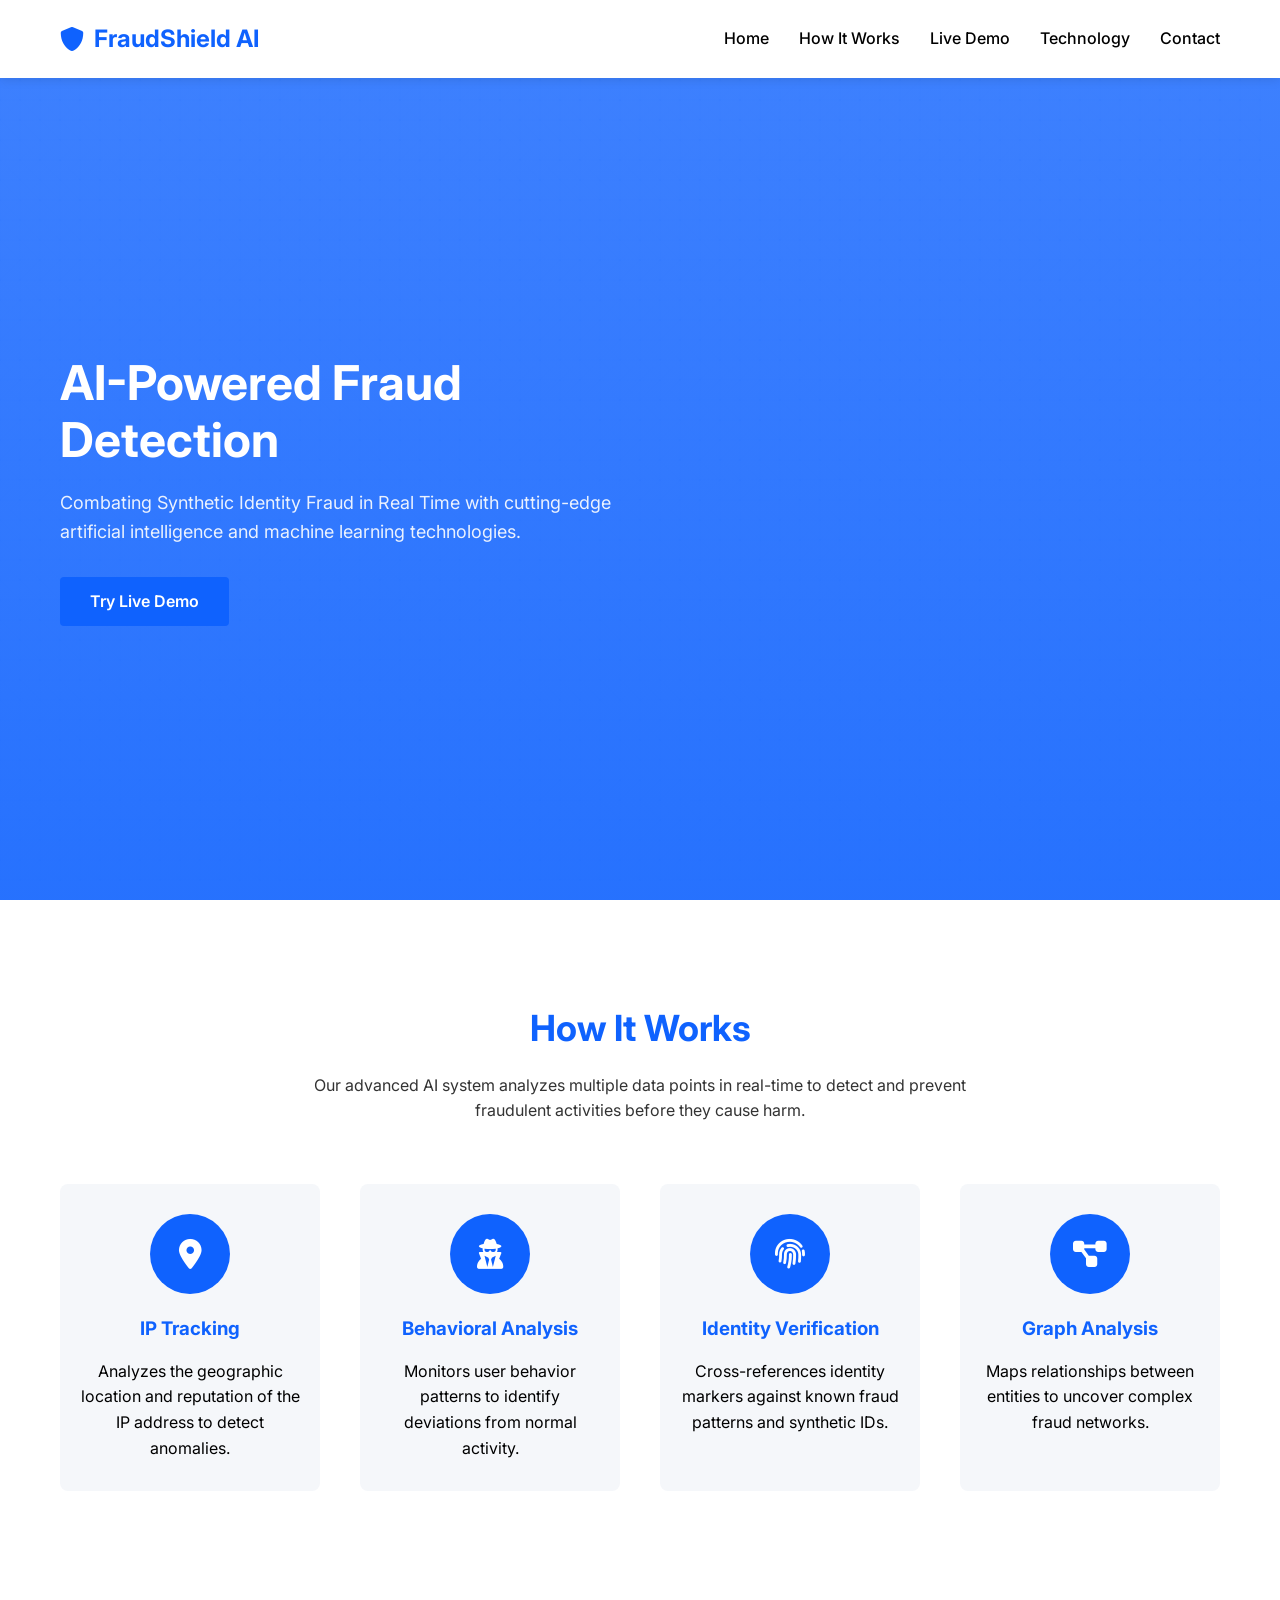
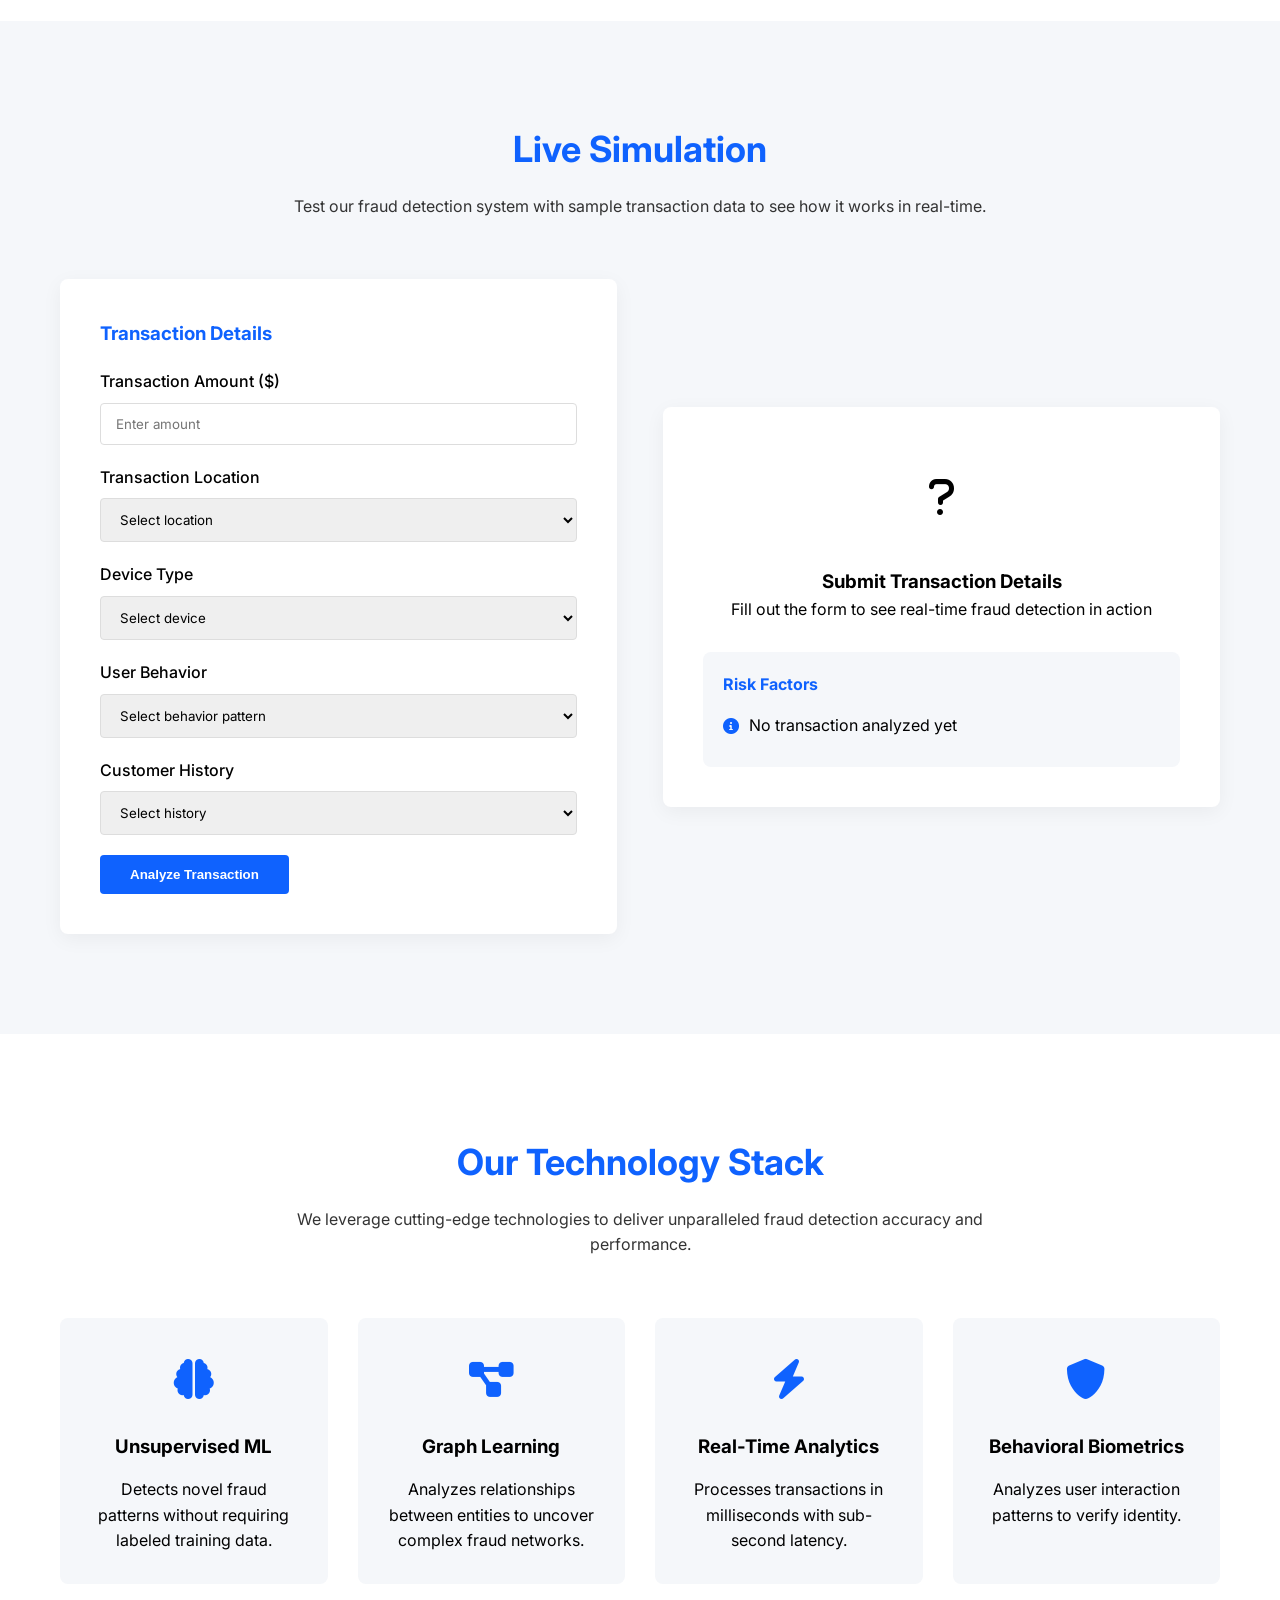
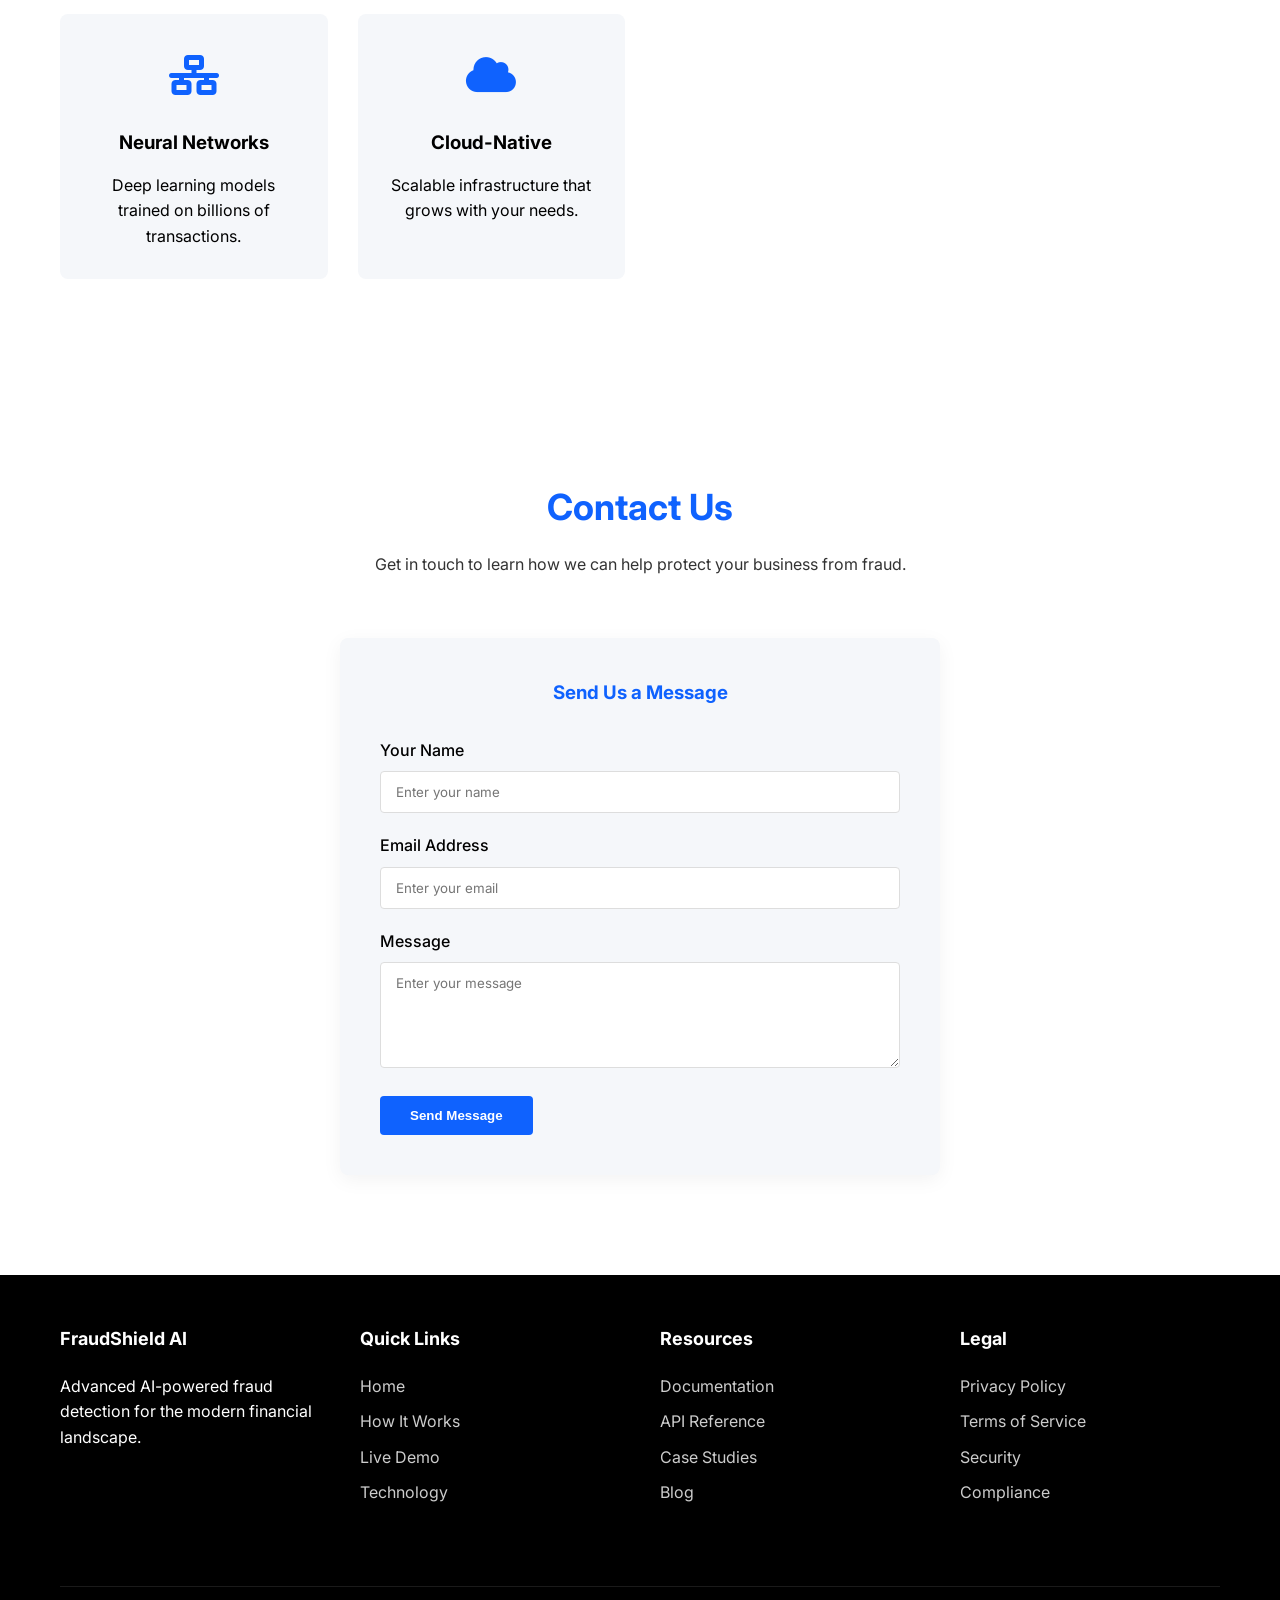
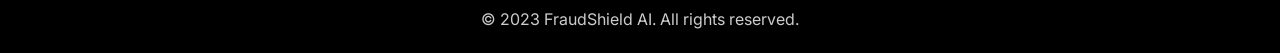
==== index.htm @ 6a306018 "Add files via upload" ====
<!DOCTYPE html>
<html lang="en">
<head>
    <meta charset="UTF-8">
    <meta name="viewport" content="width=device-width, initial-scale=1.0">
    <title>AI-Powered Fraud Detection System</title>
    <link href="https://fonts.googleapis.com/css2?family=Inter:wght@300;400;500;600;700&display=swap" rel="stylesheet">
    <link rel="stylesheet" href="https://cdnjs.cloudflare.com/ajax/libs/font-awesome/6.0.0-beta3/css/all.min.css">
    <link rel="stylesheet" href="styles.css">
</head>
<body>

    <header>
        <div class="container">
            <nav>
                <div class="logo">
                    <i class="fas fa-shield-alt"></i>
                    <span>FraudShield AI</span>
                </div>
                <ul class="nav-links">
                    <li><a href="#home">Home</a></li>
                    <li><a href="#how-it-works">How It Works</a></li>
                    <li><a href="#demo">Live Demo</a></li>
                    <li><a href="#tech">Technology</a></li>
                    <li><a href="#contact">Contact</a></li>
                </ul>
                <div class="mobile-menu">
                    <i class="fas fa-bars"></i>
                </div>
            </nav>
        </div>
    </header>

    <section class="hero" id="home">
        <div class="cyber-grid" id="cyberCanvas"></div>
        <div class="container">
            <div class="hero-content fade-in">
                <h1>AI-Powered Fraud Detection</h1>
                <p>Combating Synthetic Identity Fraud in Real Time with cutting-edge artificial intelligence and machine learning technologies.</p>
                <a href="#demo" class="btn btn-primary">Try Live Demo</a>
            </div>
        </div>
    </section>

  
    <section class="section" id="how-it-works">
        <div class="container">
            <div class="section-title fade-in">
                <h2>How It Works</h2>
                <p>Our advanced AI system analyzes multiple data points in real-time to detect and prevent fraudulent activities before they cause harm.</p>
            </div>
            <div class="steps">
                <div class="step fade-in">
                    <div class="step-icon">
                        <i class="fas fa-map-marker-alt"></i>
                    </div>
                    <h3>IP Tracking</h3>
                    <p>Analyzes the geographic location and reputation of the IP address to detect anomalies.</p>
                </div>
                <div class="step fade-in">
                    <div class="step-icon">
                        <i class="fas fa-user-secret"></i>
                    </div>
                    <h3>Behavioral Analysis</h3>
                    <p>Monitors user behavior patterns to identify deviations from normal activity.</p>
                </div>
                <div class="step fade-in">
                    <div class="step-icon">
                        <i class="fas fa-fingerprint"></i>
                    </div>
                    <h3>Identity Verification</h3>
                    <p>Cross-references identity markers against known fraud patterns and synthetic IDs.</p>
                </div>
                <div class="step fade-in">
                    <div class="step-icon">
                        <i class="fas fa-project-diagram"></i>
                    </div>
                    <h3>Graph Analysis</h3>
                    <p>Maps relationships between entities to uncover complex fraud networks.</p>
                </div>
            </div>
        </div>
    </section>

    
    <section class="section demo" id="demo">
        <div class="container">
            <div class="section-title fade-in">
                <h2>Live Simulation</h2>
                <p>Test our fraud detection system with sample transaction data to see how it works in real-time.</p>
            </div>
            <div class="demo-container">
                <div class="demo-form fade-in">
                    <h3>Transaction Details</h3>
                    <form id="fraudForm">
                        <div class="form-group">
                            <label for="amount">Transaction Amount ($)</label>
                            <input type="number" id="amount" class="form-control" placeholder="Enter amount" min="1" required>
                        </div>
                        <div class="form-group">
                            <label for="location">Transaction Location</label>
                            <select id="location" class="form-control" required>
                                <option value="">Select location</option>
                                <option value="local">Same as billing address</option>
                                <option value="same-country">Same country</option>
                                <option value="foreign">Foreign country</option>
                                <option value="high-risk">High-risk country</option>
                            </select>
                        </div>
                        <div class="form-group">
                            <label for="device">Device Type</label>
                            <select id="device" class="form-control" required>
                                <option value="">Select device</option>
                                <option value="known">Known device</option>
                                <option value="new">New device</option>
                                <option value="emulator">Emulator/VPN detected</option>
                            </select>
                        </div>
                        <div class="form-group">
                            <label for="behavior">User Behavior</label>
                            <select id="behavior" class="form-control" required>
                                <option value="">Select behavior pattern</option>
                                <option value="normal">Normal behavior</option>
                                <option value="rushed">Rushed transaction</option>
                                <option value="atypical">Atypical behavior</option>
                            </select>
                        </div>
                        <div class="form-group">
                            <label for="history">Customer History</label>
                            <select id="history" class="form-control" required>
                                <option value="">Select history</option>
                                <option value="established">Established customer</option>
                                <option value="new">New customer</option>
                                <option value="suspicious">Previous suspicious activity</option>
                            </select>
                        </div>
                        <button type="submit" class="btn btn-primary">Analyze Transaction</button>
                    </form>
                </div>
                <div class="demo-result fade-in">
                    <div class="result-status">
                        <div class="status-icon" id="statusIcon">
                            <i class="fas fa-question"></i>
                        </div>
                        <h3 id="statusText">Submit Transaction Details</h3>
                        <p id="statusDescription">Fill out the form to see real-time fraud detection in action</p>
                    </div>
                    <div class="result-details">
                        <h4>Risk Factors</h4>
                        <ul class="risk-factors" id="riskFactors">
                            <li><i class="fas fa-info-circle"></i> No transaction analyzed yet</li>
                        </ul>
                    </div>
                </div>
            </div>
        </div>
    </section>


    <section class="section" id="tech">
        <div class="container">
            <div class="section-title fade-in">
                <h2>Our Technology Stack</h2>
                <p>We leverage cutting-edge technologies to deliver unparalleled fraud detection accuracy and performance.</p>
            </div>
            <div class="tech-grid">
                <div class="tech-card fade-in">
                    <div class="tech-icon">
                        <i class="fas fa-brain"></i>
                    </div>
                    <h3>Unsupervised ML</h3>
                    <p>Detects novel fraud patterns without requiring labeled training data.</p>
                </div>
                <div class="tech-card fade-in">
                    <div class="tech-icon">
                        <i class="fas fa-project-diagram"></i>
                    </div>
                    <h3>Graph Learning</h3>
                    <p>Analyzes relationships between entities to uncover complex fraud networks.</p>
                </div>
                <div class="tech-card fade-in">
                    <div class="tech-icon">
                        <i class="fas fa-bolt"></i>
                    </div>
                    <h3>Real-Time Analytics</h3>
                    <p>Processes transactions in milliseconds with sub-second latency.</p>
                </div>
                <div class="tech-card fade-in">
                    <div class="tech-icon">
                        <i class="fas fa-shield-alt"></i>
                    </div>
                    <h3>Behavioral Biometrics</h3>
                    <p>Analyzes user interaction patterns to verify identity.</p>
                </div>
                <div class="tech-card fade-in">
                    <div class="tech-icon">
                        <i class="fas fa-network-wired"></i>
                    </div>
                    <h3>Neural Networks</h3>
                    <p>Deep learning models trained on billions of transactions.</p>
                </div>
                <div class="tech-card fade-in">
                    <div class="tech-icon">
                        <i class="fas fa-cloud"></i>
                    </div>
                    <h3>Cloud-Native</h3>
                    <p>Scalable infrastructure that grows with your needs.</p>
                </div>
            </div>
        </div>
    </section>


    <section class="section" id="contact">
        <div class="container">
            <div class="section-title fade-in">
                <h2>Contact Us</h2>
                <p>Get in touch to learn how we can help protect your business from fraud.</p>
            </div>
            <div class="contact-form fade-in">
                <h3>Send Us a Message</h3>
                <form id="contactForm">
                    <div class="form-group">
                        <label for="name">Your Name</label>
                        <input type="text" id="name" class="form-control" placeholder="Enter your name" required>
                    </div>
                    <div class="form-group">
                        <label for="email">Email Address</label>
                        <input type="email" id="email" class="form-control" placeholder="Enter your email" required>
                    </div>
                    <div class="form-group">
                        <label for="message">Message</label>
                        <textarea id="message" class="form-control" rows="5" placeholder="Enter your message" required></textarea>
                    </div>
                    <button type="submit" class="btn btn-primary">Send Message</button>
                </form>
            </div>
        </div>
    </section>


    <footer>
        <div class="container">
            <div class="footer-content">
                <div class="footer-col">
                    <h3>FraudShield AI</h3>
                    <p>Advanced AI-powered fraud detection for the modern financial landscape.</p>
                </div>
                <div class="footer-col">
                    <h3>Quick Links</h3>
                    <ul>
                        <li><a href="#home">Home</a></li>
                        <li><a href="#how-it-works">How It Works</a></li>
                        <li><a href="#demo">Live Demo</a></li>
                        <li><a href="#tech">Technology</a></li>
                    </ul>
                </div>
                <div class="footer-col">
                    <h3>Resources</h3>
                    <ul>
                        <li><a href="#">Documentation</a></li>
                        <li><a href="#">API Reference</a></li>
                        <li><a href="#">Case Studies</a></li>
                        <li><a href="#">Blog</a></li>
                    </ul>
                </div>
                <div class="footer-col">
                    <h3>Legal</h3>
                    <ul>
                        <li><a href="#">Privacy Policy</a></li>
                        <li><a href="#">Terms of Service</a></li>
                        <li><a href="#">Security</a></li>
                        <li><a href="#">Compliance</a></li>
                    </ul>
                </div>
            </div>
            <div class="copyright">
                <p>&copy; 2023 FraudShield AI. All rights reserved.</p>
            </div>
        </div>
    </footer>

    <script src="app.js"></script>
</body>
</html>
---- styles.css ----
:root {
    --primary: #0F62FE;
    --primary-dark: #0043ce;
    --black: #000000;
    --white: #ffffff;
    --gray: #f5f7fa;
    --dark-gray: #333333;
}

* {
    margin: 0;
    padding: 0;
    box-sizing: border-box;
}

body {
    font-family: 'Inter', sans-serif;
    color: var(--black);
    line-height: 1.6;
    overflow-x: hidden;
    background-color: var(--white);
}

.container {
    width: 100%;
    max-width: 1200px;
    margin: 0 auto;
    padding: 0 20px;
}


header {
    background-color: var(--white);
    box-shadow: 0 2px 10px rgba(0, 0, 0, 0.1);
    position: fixed;
    width: 100%;
    z-index: 1000;
}

nav {
    display: flex;
    justify-content: space-between;
    align-items: center;
    padding: 20px 0;
}

.logo {
    font-size: 24px;
    font-weight: 700;
    color: var(--primary);
    display: flex;
    align-items: center;
}

.logo i {
    margin-right: 10px;
}

.nav-links {
    display: flex;
    list-style: none;
}

.nav-links li {
    margin-left: 30px;
}

.nav-links a {
    text-decoration: none;
    color: var(--black);
    font-weight: 500;
    transition: color 0.3s;
}

.nav-links a:hover {
    color: var(--primary);
}

.mobile-menu {
    display: none;
    font-size: 24px;
    cursor: pointer;
}

/* Hero Section */
.hero {
    height: 100vh;
    display: flex;
    align-items: center;
    background: linear-gradient(rgba(15, 98, 254, 0.8), rgba(15, 98, 254, 0.9)), url('https://images.unsplash.com/photo-1551288049-bebda4e38f71?ixlib=rb-1.2.1&auto=format&fit=crop&w=1350&q=80') no-repeat center center/cover;
    color: var(--white);
    padding-top: 80px;
}

.hero-content {
    max-width: 600px;
}

.hero h1 {
    font-size: 48px;
    margin-bottom: 20px;
    line-height: 1.2;
}

.hero p {
    font-size: 18px;
    margin-bottom: 30px;
    opacity: 0.9;
}

.btn {
    display: inline-block;
    background-color: var(--white);
    color: var(--primary);
    padding: 12px 30px;
    border-radius: 4px;
    text-decoration: none;
    font-weight: 600;
    transition: all 0.3s;
    border: none;
    cursor: pointer;
}

.btn:hover {
    background-color: var(--primary-dark);
    color: var(--white);
    transform: translateY(-2px);
}

.btn-primary {
    background-color: var(--primary);
    color: var(--white);
}

.btn-primary:hover {
    background-color: var(--primary-dark);
}

/* How It Works Section */
.section {
    padding: 100px 0;
}

.section-title {
    text-align: center;
    margin-bottom: 60px;
}

.section-title h2 {
    font-size: 36px;
    color: var(--primary);
    margin-bottom: 15px;
}

.section-title p {
    color: var(--dark-gray);
    max-width: 700px;
    margin: 0 auto;
}

.steps {
    display: flex;
    flex-wrap: wrap;
    justify-content: space-between;
    margin-top: 50px;
}

.step {
    flex: 0 0 calc(25% - 30px);
    text-align: center;
    margin-bottom: 30px;
    padding: 30px 20px;
    border-radius: 8px;
    transition: transform 0.3s, box-shadow 0.3s;
    background-color: var(--gray);
}

.step:hover {
    transform: translateY(-10px);
    box-shadow: 0 10px 30px rgba(0, 0, 0, 0.1);
}

.step-icon {
    width: 80px;
    height: 80px;
    background-color: var(--primary);
    border-radius: 50%;
    display: flex;
    align-items: center;
    justify-content: center;
    margin: 0 auto 20px;
    color: var(--white);
    font-size: 30px;
}

.step h3 {
    margin-bottom: 15px;
    color: var(--primary);
}


.demo {
    background-color: var(--gray);
}

.demo-container {
    display: flex;
    flex-wrap: wrap;
    align-items: center;
    justify-content: space-between;
}

.demo-form {
    flex: 0 0 48%;
    background-color: var(--white);
    padding: 40px;
    border-radius: 8px;
    box-shadow: 0 5px 20px rgba(0, 0, 0, 0.05);
}

.demo-form h3 {
    margin-bottom: 20px;
    color: var(--primary);
}

.form-group {
    margin-bottom: 20px;
}

.form-group label {
    display: block;
    margin-bottom: 8px;
    font-weight: 500;
}

.form-control {
    width: 100%;
    padding: 12px 15px;
    border: 1px solid #ddd;
    border-radius: 4px;
    font-family: 'Inter', sans-serif;
}

.demo-result {
            flex: 0 0 48%;
            padding: 40px;
            background-color: var(--white);
            border-radius: 8px;
            box-shadow: 0 5px 20px rgba(0, 0, 0, 0.05);
            min-height: 400px;
            display: flex;
            flex-direction: column;
            justify-content: center;
        }

        .result-status {
            text-align: center;
            margin-bottom: 30px;
        }

        .status-icon {
            width: 100px;
            height: 100px;
            border-radius: 50%;
            display: flex;
            align-items: center;
            justify-content: center;
            margin: 0 auto 20px;
            font-size: 40px;
        }

        .safe {
            background-color: #4CAF50;
            color: white;
        }

        .suspicious {
            background-color: #FFC107;
            color: white;
        }

        .fraud {
            background-color: #F44336;
            color: white;
        }

        .result-details {
            background-color: var(--gray);
            padding: 20px;
            border-radius: 8px;
        }

        .result-details h4 {
            margin-bottom: 15px;
            color: var(--primary);
        }

        .risk-factors {
            list-style: none;
        }

        .risk-factors li {
            margin-bottom: 8px;
            display: flex;
            align-items: center;
        }

        .risk-factors i {
            margin-right: 10px;
            color: var(--primary);
        }

        .tech-grid {
            display: grid;
            grid-template-columns: repeat(auto-fill, minmax(250px, 1fr));
            gap: 30px;
            margin-top: 50px;
        }

        .tech-card {
            background-color: var(--gray);
            padding: 30px;
            border-radius: 8px;
            text-align: center;
            transition: transform 0.3s;
        }

        .tech-card:hover {
            transform: translateY(-10px);
        }

        .tech-icon {
            font-size: 40px;
            color: var(--primary);
            margin-bottom: 20px;
        }

        .tech-card h3 {
            margin-bottom: 15px;
        }


        
        .contact-form {
            max-width: 600px;
            margin: 0 auto;
            background-color: var(--gray);
            padding: 40px;
            border-radius: 8px;
            box-shadow: 0 5px 20px rgba(0, 0, 0, 0.05);
        }

        .contact-form h3 {
            text-align: center;
            margin-bottom: 30px;
            color: var(--primary);
        }

        /* Footer */
        footer {
            background-color: var(--black);
            color: var(--white);
            padding: 50px 0 20px;
        }

        .footer-content {
            display: flex;
            flex-wrap: wrap;
            justify-content: space-between;
            margin-bottom: 40px;
        }

        .footer-col {
            flex: 0 0 calc(25% - 30px);
            margin-bottom: 30px;
        }

        .footer-col h3 {
            color: var(--white);
            margin-bottom: 20px;
            font-size: 18px;
        }

        .footer-col ul {
            list-style: none;
        }

        .footer-col ul li {
            margin-bottom: 10px;
        }

        .footer-col ul li a {
            color: #ccc;
            text-decoration: none;
            transition: color 0.3s;
        }

        .footer-col ul li a:hover {
            color: var(--white);
        }

        .copyright {
            text-align: center;
            padding-top: 20px;
            border-top: 1px solid rgba(255, 255, 255, 0.1);
            color: #ccc;
        }


        @media (max-width: 992px) {
            .step {
                flex: 0 0 calc(50% - 20px);
            }

            .demo-form, .demo-result {
                flex: 0 0 100%;
                margin-bottom: 30px;
            }

            .footer-col {
                flex: 0 0 calc(50% - 20px);
            }
        }

        @media (max-width: 768px) {
            .nav-links {
                display: none;
            }

            .mobile-menu {
                display: block;
            }

            .hero h1 {
                font-size: 36px;
            }

            .hero p {
                font-size: 16px;
            }

            .section-title h2 {
                font-size: 30px;
            }

            .step {
                flex: 0 0 100%;
            }
        }

        @media (max-width: 576px) {
            .hero h1 {
                font-size: 32px;
            }

            .section {
                padding: 60px 0;
            }

            .footer-col {
                flex: 0 0 100%;
            }
        }

        
        .fade-in {
            opacity: 0;
            transform: translateY(20px);
            transition: opacity 0.6s ease-out, transform 0.6s ease-out;
        }

        .fade-in.visible {
            opacity: 1;
            transform: translateY(0);
        }

       
        .cyber-grid {
            position: absolute;
            top: 0;
            left: 0;
            width: 100%;
            height: 100%;
            z-index: -1;
            opacity: 0.1;
        }
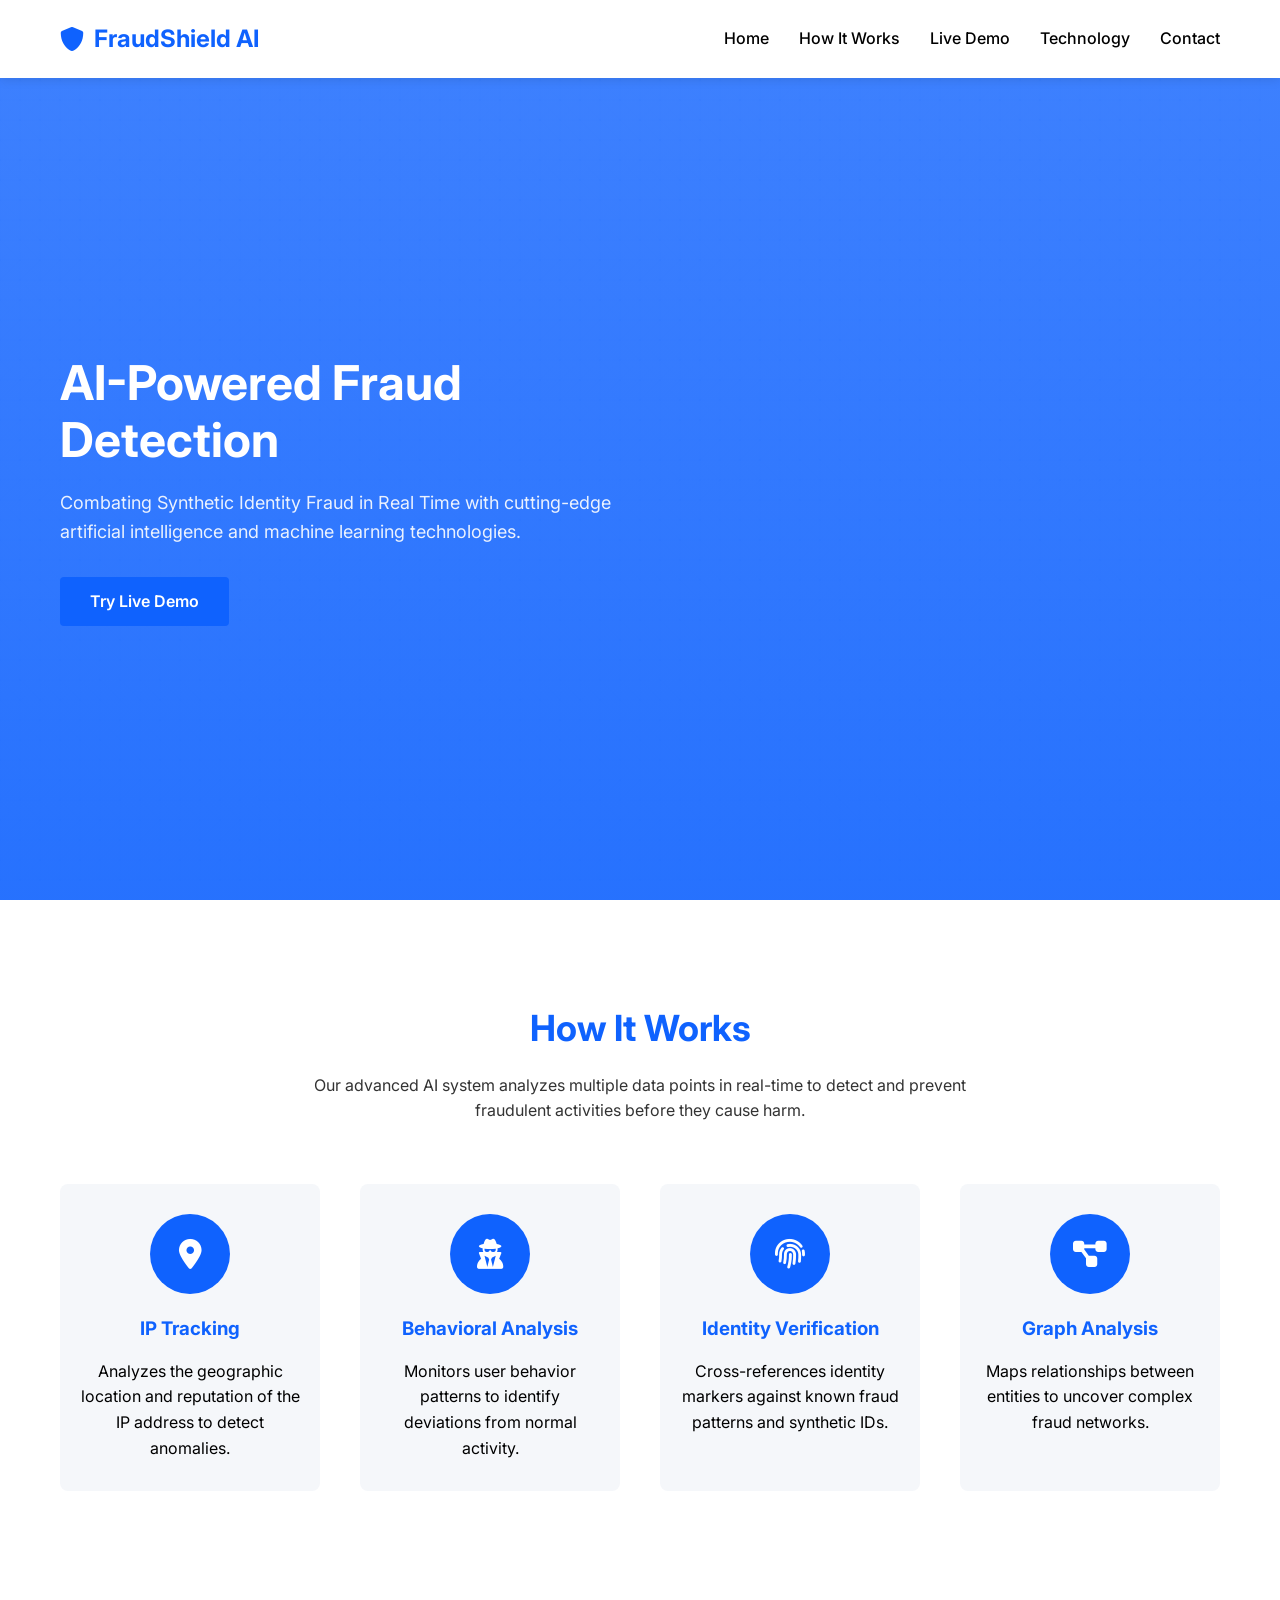
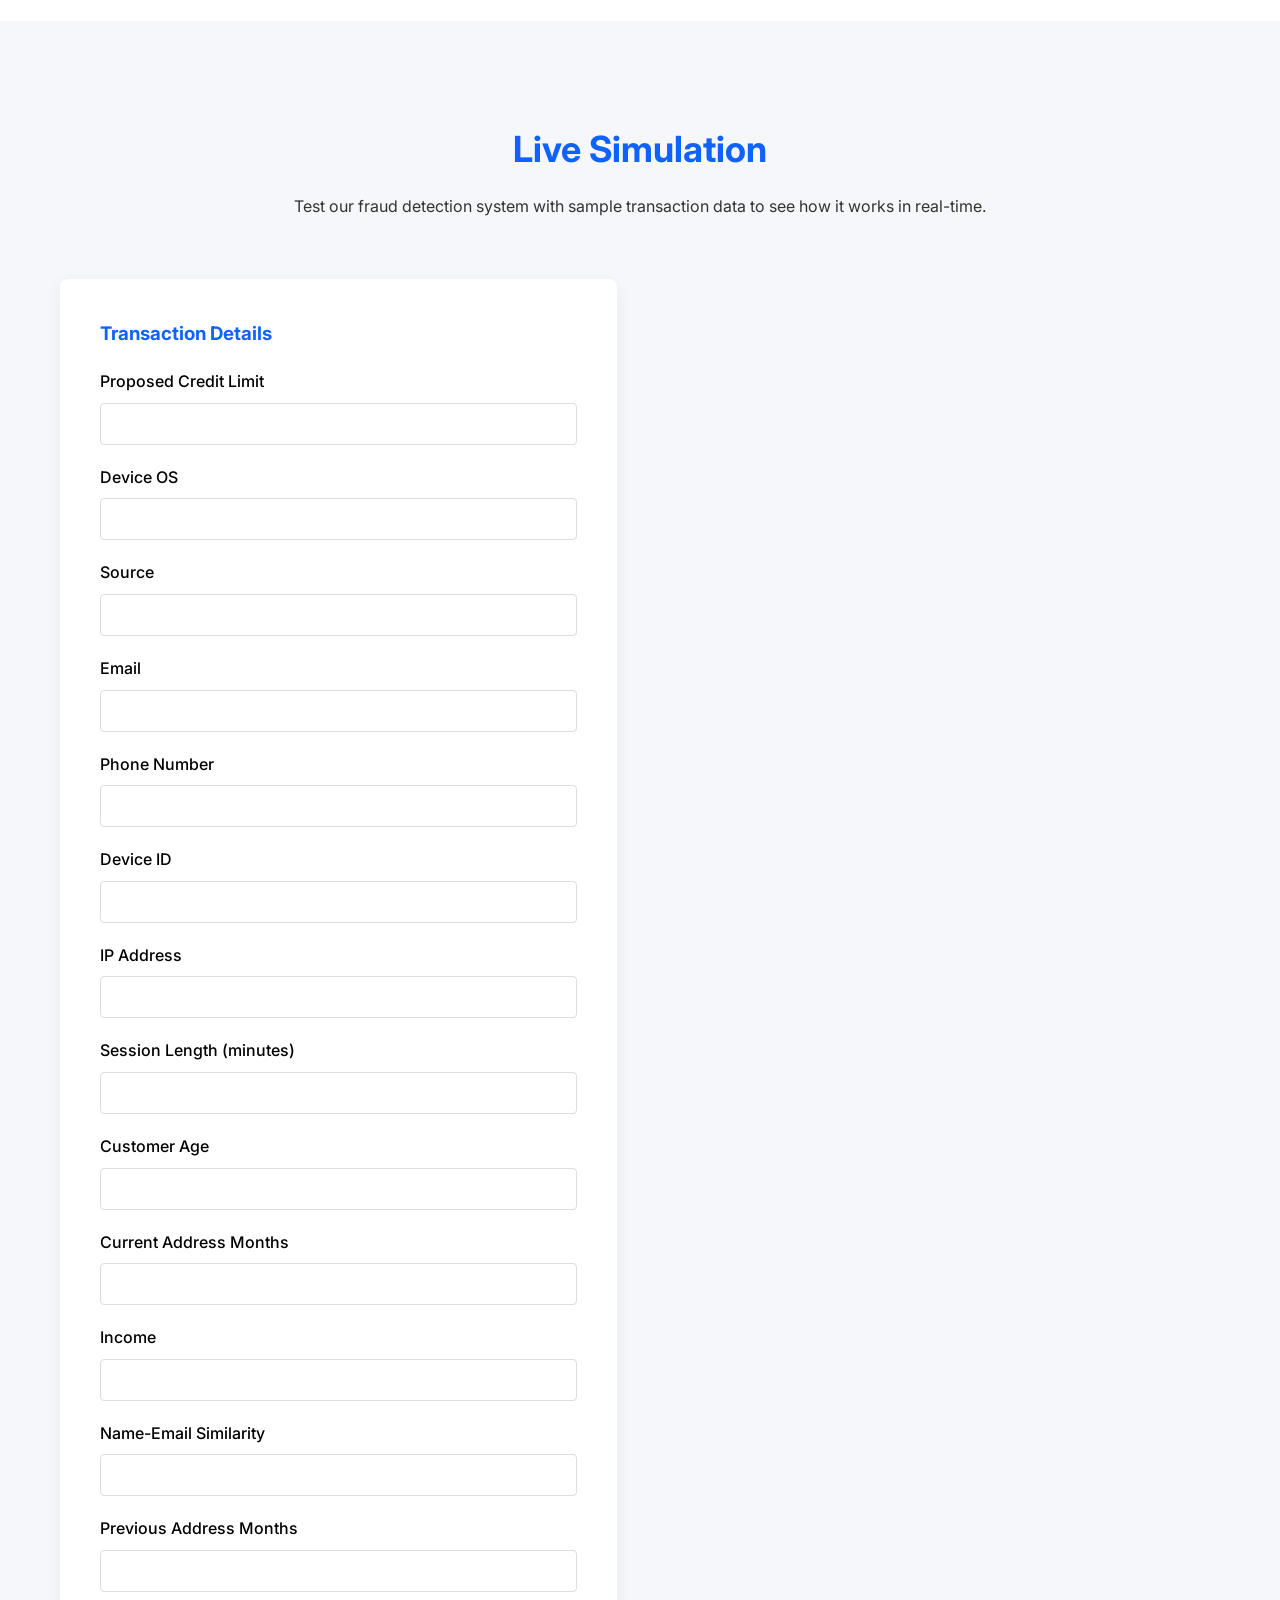
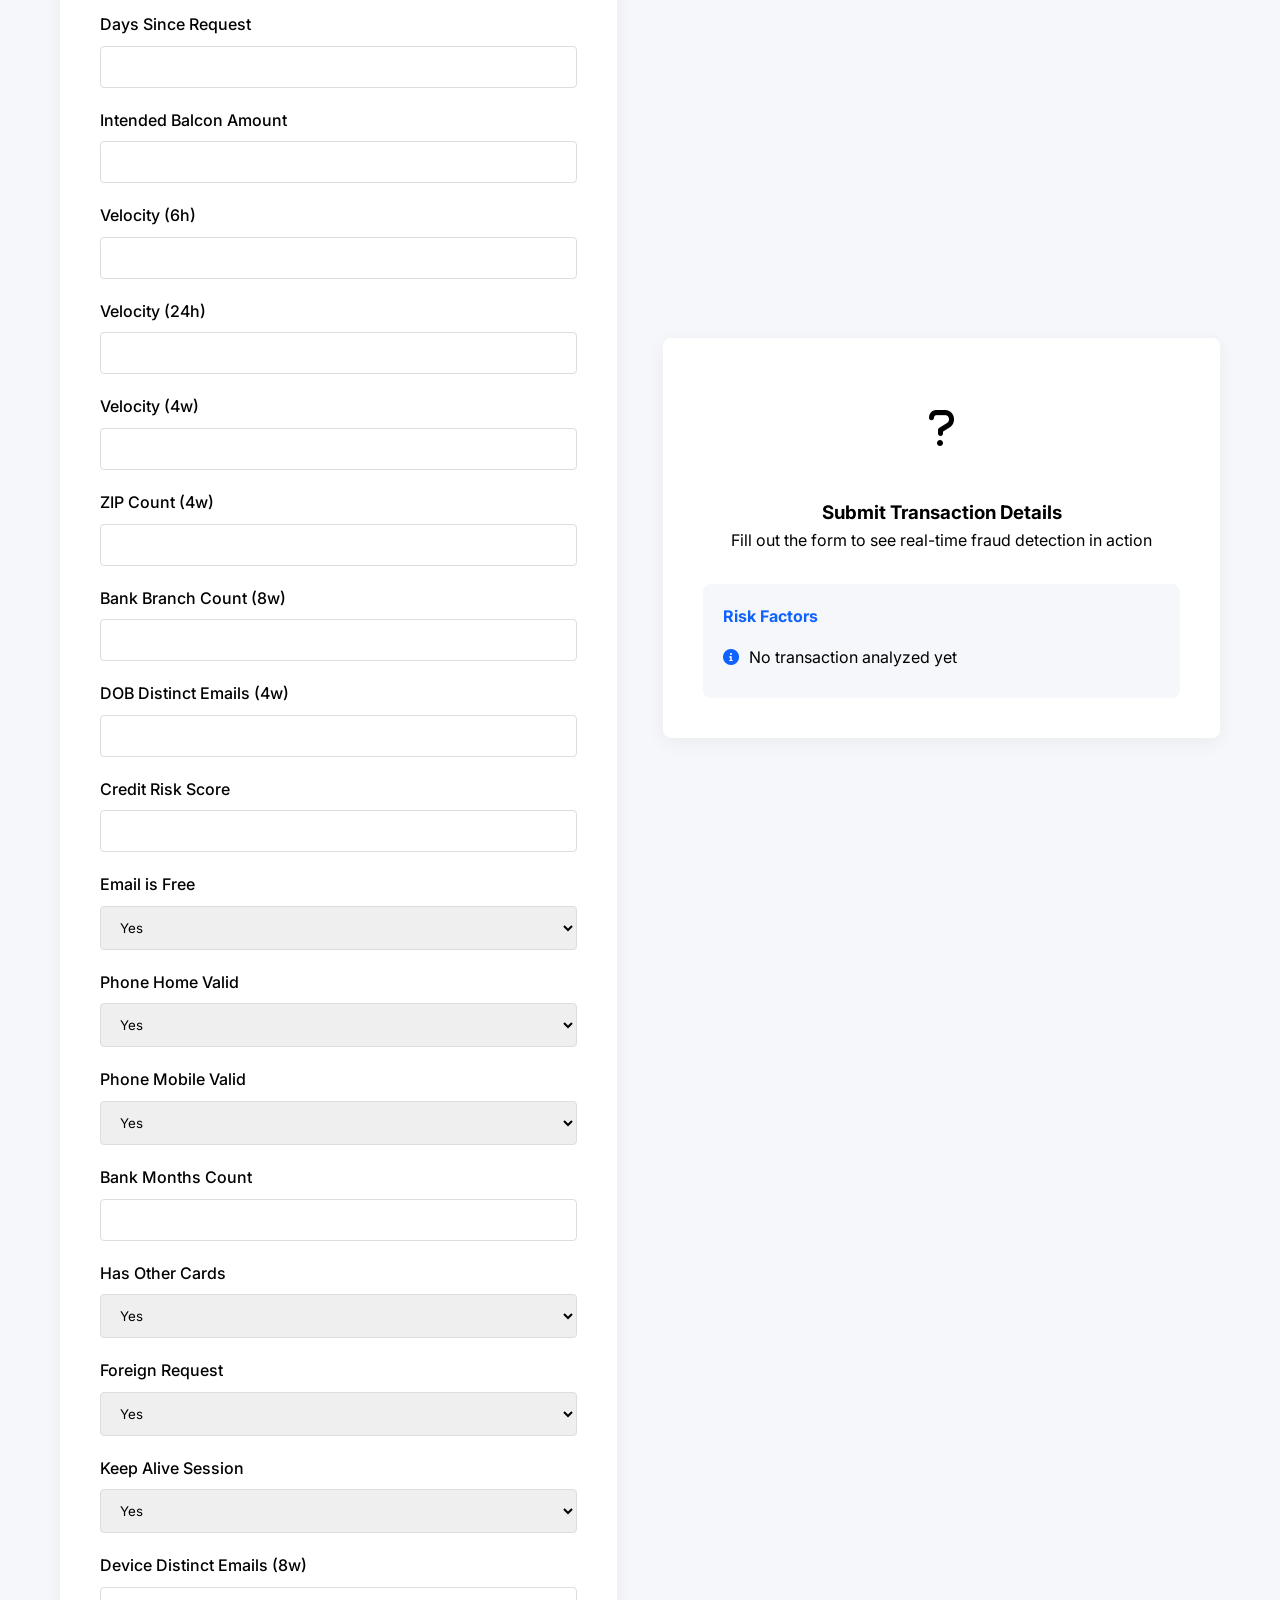
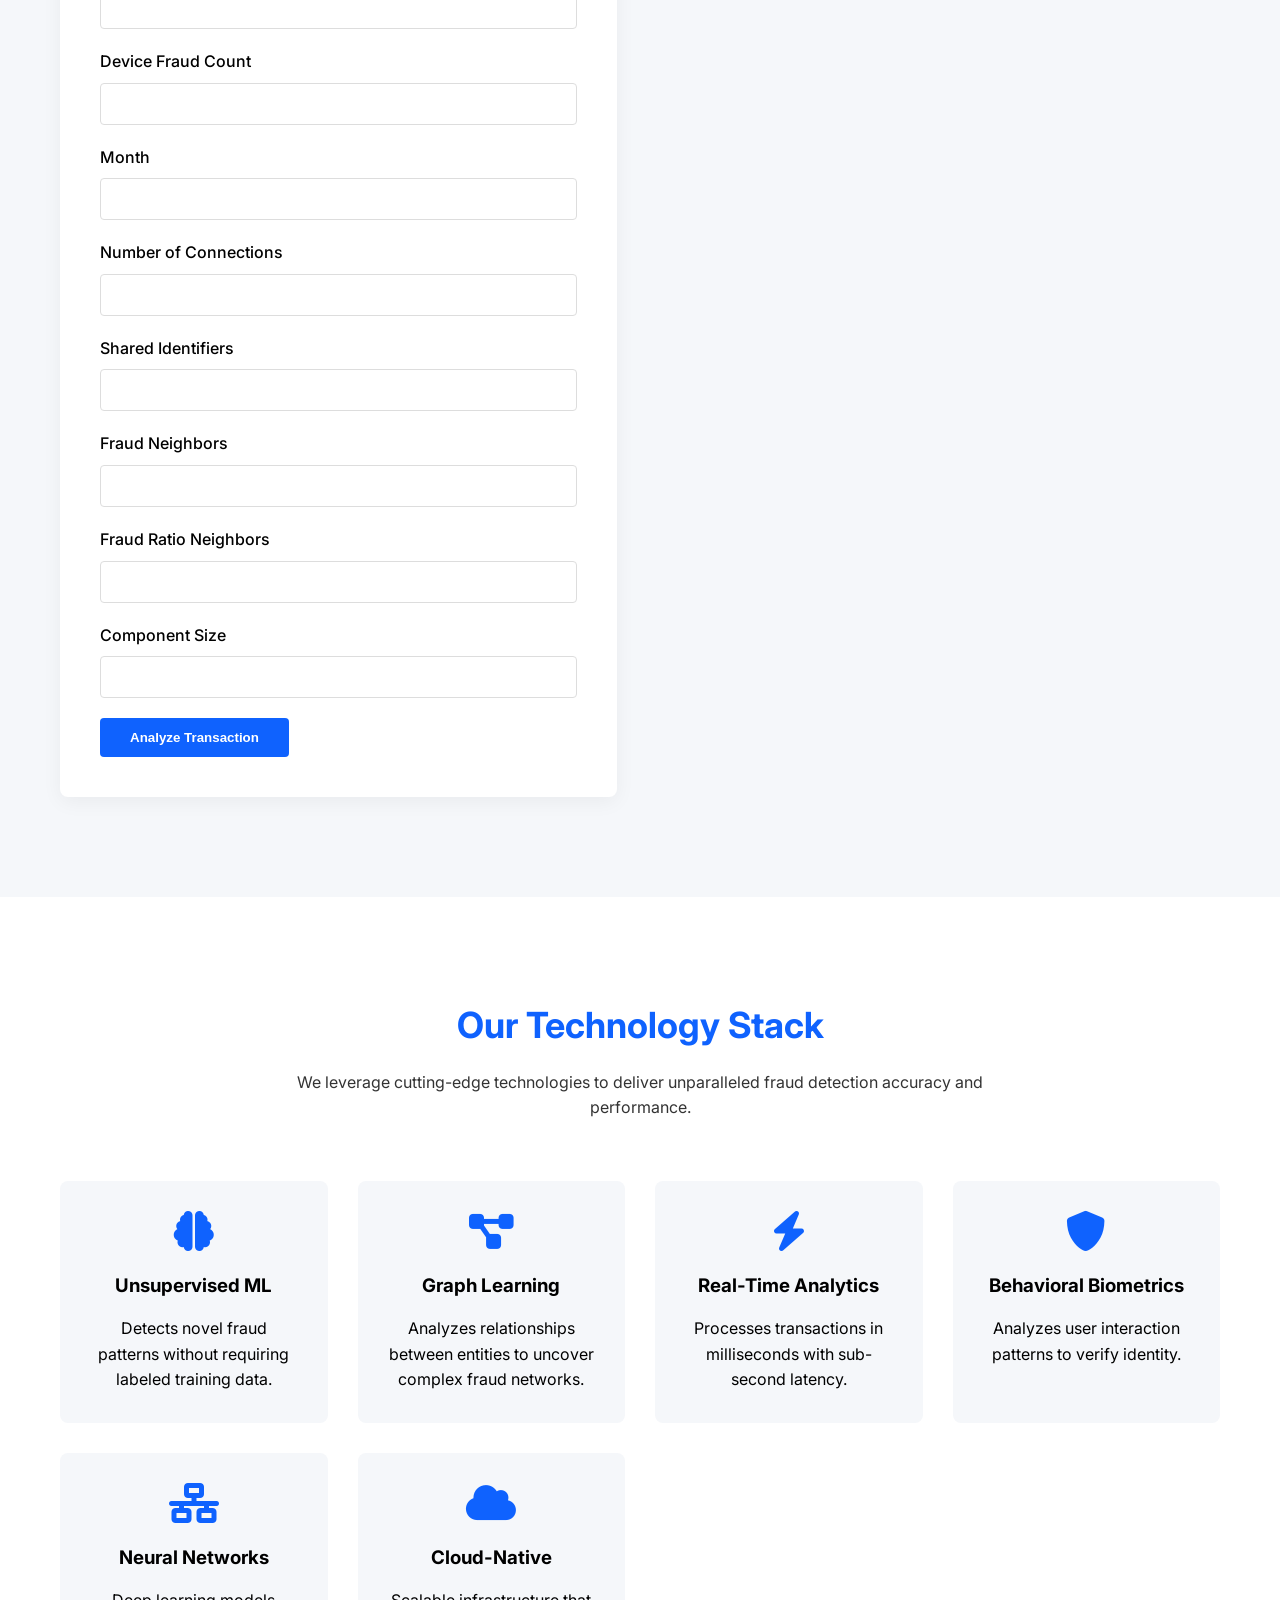
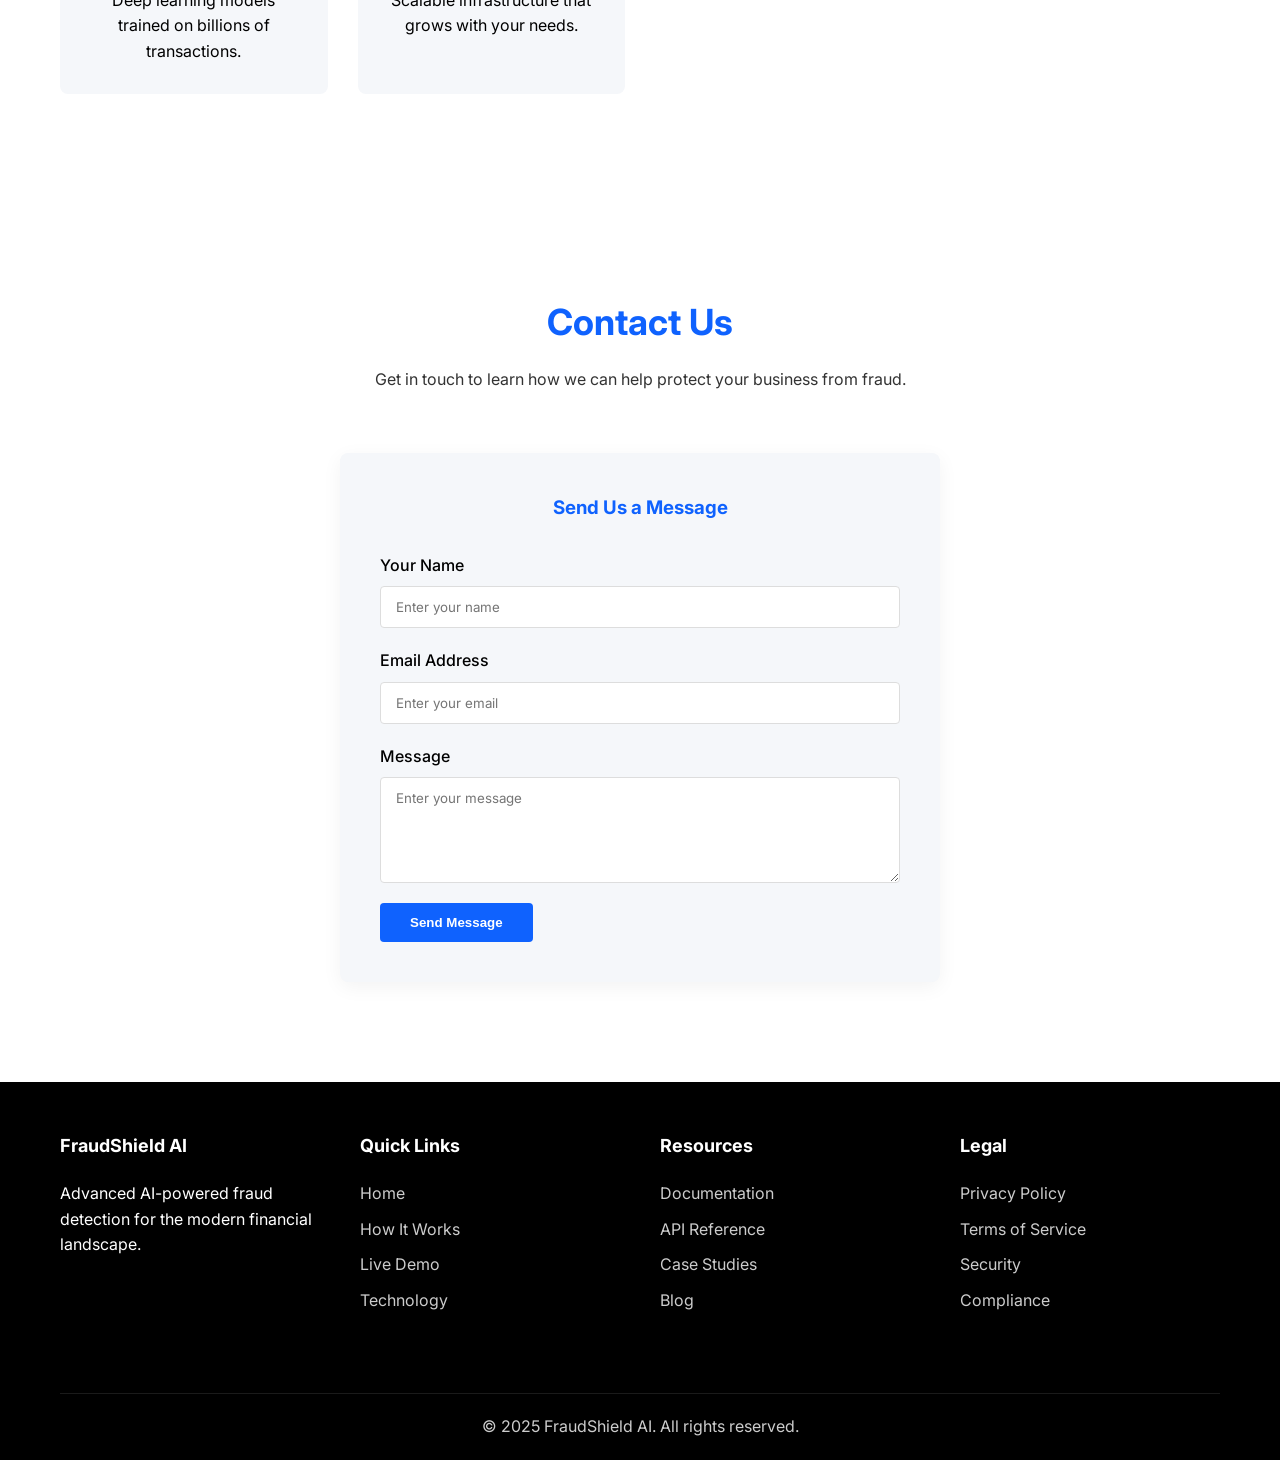
==== commit e3711c7b: "Update index.htm" ====
--- a/index.htm
+++ b/index.htm
@@ -1,4 +1,4 @@
-<!DOCTYPE html>
+<html>
 <html lang="en">
 <head>
     <meta charset="UTF-8">
@@ -92,48 +92,47 @@
             <div class="demo-container">
                 <div class="demo-form fade-in">
                     <h3>Transaction Details</h3>
-                    <form id="fraudForm">
-                        <div class="form-group">
-                            <label for="amount">Transaction Amount ($)</label>
-                            <input type="number" id="amount" class="form-control" placeholder="Enter amount" min="1" required>
-                        </div>
-                        <div class="form-group">
-                            <label for="location">Transaction Location</label>
-                            <select id="location" class="form-control" required>
-                                <option value="">Select location</option>
-                                <option value="local">Same as billing address</option>
-                                <option value="same-country">Same country</option>
-                                <option value="foreign">Foreign country</option>
-                                <option value="high-risk">High-risk country</option>
-                            </select>
-                        </div>
-                        <div class="form-group">
-                            <label for="device">Device Type</label>
-                            <select id="device" class="form-control" required>
-                                <option value="">Select device</option>
-                                <option value="known">Known device</option>
-                                <option value="new">New device</option>
-                                <option value="emulator">Emulator/VPN detected</option>
-                            </select>
-                        </div>
-                        <div class="form-group">
-                            <label for="behavior">User Behavior</label>
-                            <select id="behavior" class="form-control" required>
-                                <option value="">Select behavior pattern</option>
-                                <option value="normal">Normal behavior</option>
-                                <option value="rushed">Rushed transaction</option>
-                                <option value="atypical">Atypical behavior</option>
-                            </select>
-                        </div>
-                        <div class="form-group">
-                            <label for="history">Customer History</label>
-                            <select id="history" class="form-control" required>
-                                <option value="">Select history</option>
-                                <option value="established">Established customer</option>
-                                <option value="new">New customer</option>
-                                <option value="suspicious">Previous suspicious activity</option>
-                            </select>
-                        </div>
+                  
+
+  <form id="fraudForm">
+            <div class="form-group"><label>Proposed Credit Limit</label><input type="number" id="proposed_credit_limit" class="form-control" required></div>
+            <div class="form-group"><label>Device OS</label><input type="text" id="device_os" class="form-control" required></div>
+            <div class="form-group"><label>Source</label><input type="text" id="source" class="form-control" required></div>
+            <div class="form-group"><label>Email</label><input type="email" id="email" class="form-control" required></div>
+            <div class="form-group"><label>Phone Number</label><input type="text" id="phone_number" class="form-control" required></div>
+            <div class="form-group"><label>Device ID</label><input type="text" id="device_id" class="form-control" required></div>
+            <div class="form-group"><label>IP Address</label><input type="text" id="ip_address" class="form-control" required></div>
+            <div class="form-group"><label>Session Length (minutes)</label><input type="number" step="0.1" id="session_length_in_minutes" class="form-control" required></div>
+            <div class="form-group"><label>Customer Age</label><input type="number" id="customer_age" class="form-control" required></div>
+            <div class="form-group"><label>Current Address Months</label><input type="number" id="current_address_months_count" class="form-control" required></div>
+            <div class="form-group"><label>Income</label><input type="number" id="income" class="form-control" required></div>
+            <div class="form-group"><label>Name-Email Similarity</label><input type="number" step="0.01" id="name_email_similarity" class="form-control" required></div>
+            <div class="form-group"><label>Previous Address Months</label><input type="number" id="prev_address_months_count" class="form-control" required></div>
+            <div class="form-group"><label>Days Since Request</label><input type="number" id="days_since_request" class="form-control" required></div>
+            <div class="form-group"><label>Intended Balcon Amount</label><input type="number" id="intended_balcon_amount" class="form-control" required></div>
+            <div class="form-group"><label>Velocity (6h)</label><input type="number" id="velocity_6h" class="form-control" required></div>
+            <div class="form-group"><label>Velocity (24h)</label><input type="number" id="velocity_24h" class="form-control" required></div>
+            <div class="form-group"><label>Velocity (4w)</label><input type="number" id="velocity_4w" class="form-control" required></div>
+            <div class="form-group"><label>ZIP Count (4w)</label><input type="number" id="zip_count_4w" class="form-control" required></div>
+            <div class="form-group"><label>Bank Branch Count (8w)</label><input type="number" id="bank_branch_count_8w" class="form-control" required></div>
+            <div class="form-group"><label>DOB Distinct Emails (4w)</label><input type="number" id="date_of_birth_distinct_emails_4w" class="form-control" required></div>
+            <div class="form-group"><label>Credit Risk Score</label><input type="number" id="credit_risk_score" class="form-control" required></div>
+            <div class="form-group"><label>Email is Free</label><select id="email_is_free" class="form-control"><option value="1">Yes</option><option value="0">No</option></select></div>
+            <div class="form-group"><label>Phone Home Valid</label><select id="phone_home_valid" class="form-control"><option value="1">Yes</option><option value="0">No</option></select></div>
+            <div class="form-group"><label>Phone Mobile Valid</label><select id="phone_mobile_valid" class="form-control"><option value="1">Yes</option><option value="0">No</option></select></div>
+            <div class="form-group"><label>Bank Months Count</label><input type="number" id="bank_months_count" class="form-control" required></div>
+            <div class="form-group"><label>Has Other Cards</label><select id="has_other_cards" class="form-control"><option value="1">Yes</option><option value="0">No</option></select></div>
+            <div class="form-group"><label>Foreign Request</label><select id="foreign_request" class="form-control"><option value="1">Yes</option><option value="0">No</option></select></div>
+            <div class="form-group"><label>Keep Alive Session</label><select id="keep_alive_session" class="form-control"><option value="1">Yes</option><option value="0">No</option></select></div>
+            <div class="form-group"><label>Device Distinct Emails (8w)</label><input type="number" id="device_distinct_emails_8w" class="form-control" required></div>
+            <div class="form-group"><label>Device Fraud Count</label><input type="number" id="device_fraud_count" class="form-control" required></div>
+            <div class="form-group"><label>Month</label><input type="number" id="month" class="form-control" required></div>
+            <div class="form-group"><label>Number of Connections</label><input type="number" id="num_connections" class="form-control" required></div>
+            <div class="form-group"><label>Shared Identifiers</label><input type="number" id="num_shared_identifiers" class="form-control" required></div>
+            <div class="form-group"><label>Fraud Neighbors</label><input type="number" id="fraud_neighbors" class="form-control" required></div>
+            <div class="form-group"><label>Fraud Ratio Neighbors</label><input type="number" step="0.01" id="fraud_ratio_neighbors" class="form-control" required></div>
+            <div class="form-group"><label>Component Size</label><input type="number" id="component_size" class="form-control" required></div>
+          
                         <button type="submit" class="btn btn-primary">Analyze Transaction</button>
                     </form>
                 </div>
@@ -275,11 +274,14 @@
                 </div>
             </div>
             <div class="copyright">
-                <p>&copy; 2023 FraudShield AI. All rights reserved.</p>
+                <p>&copy; 2025 FraudShield AI. All rights reserved.</p>
             </div>
         </div>
     </footer>
 
     <script src="app.js"></script>
 </body>
-</html>+</html>
+    <script src="app.js"></script>
+</body>
+</html>
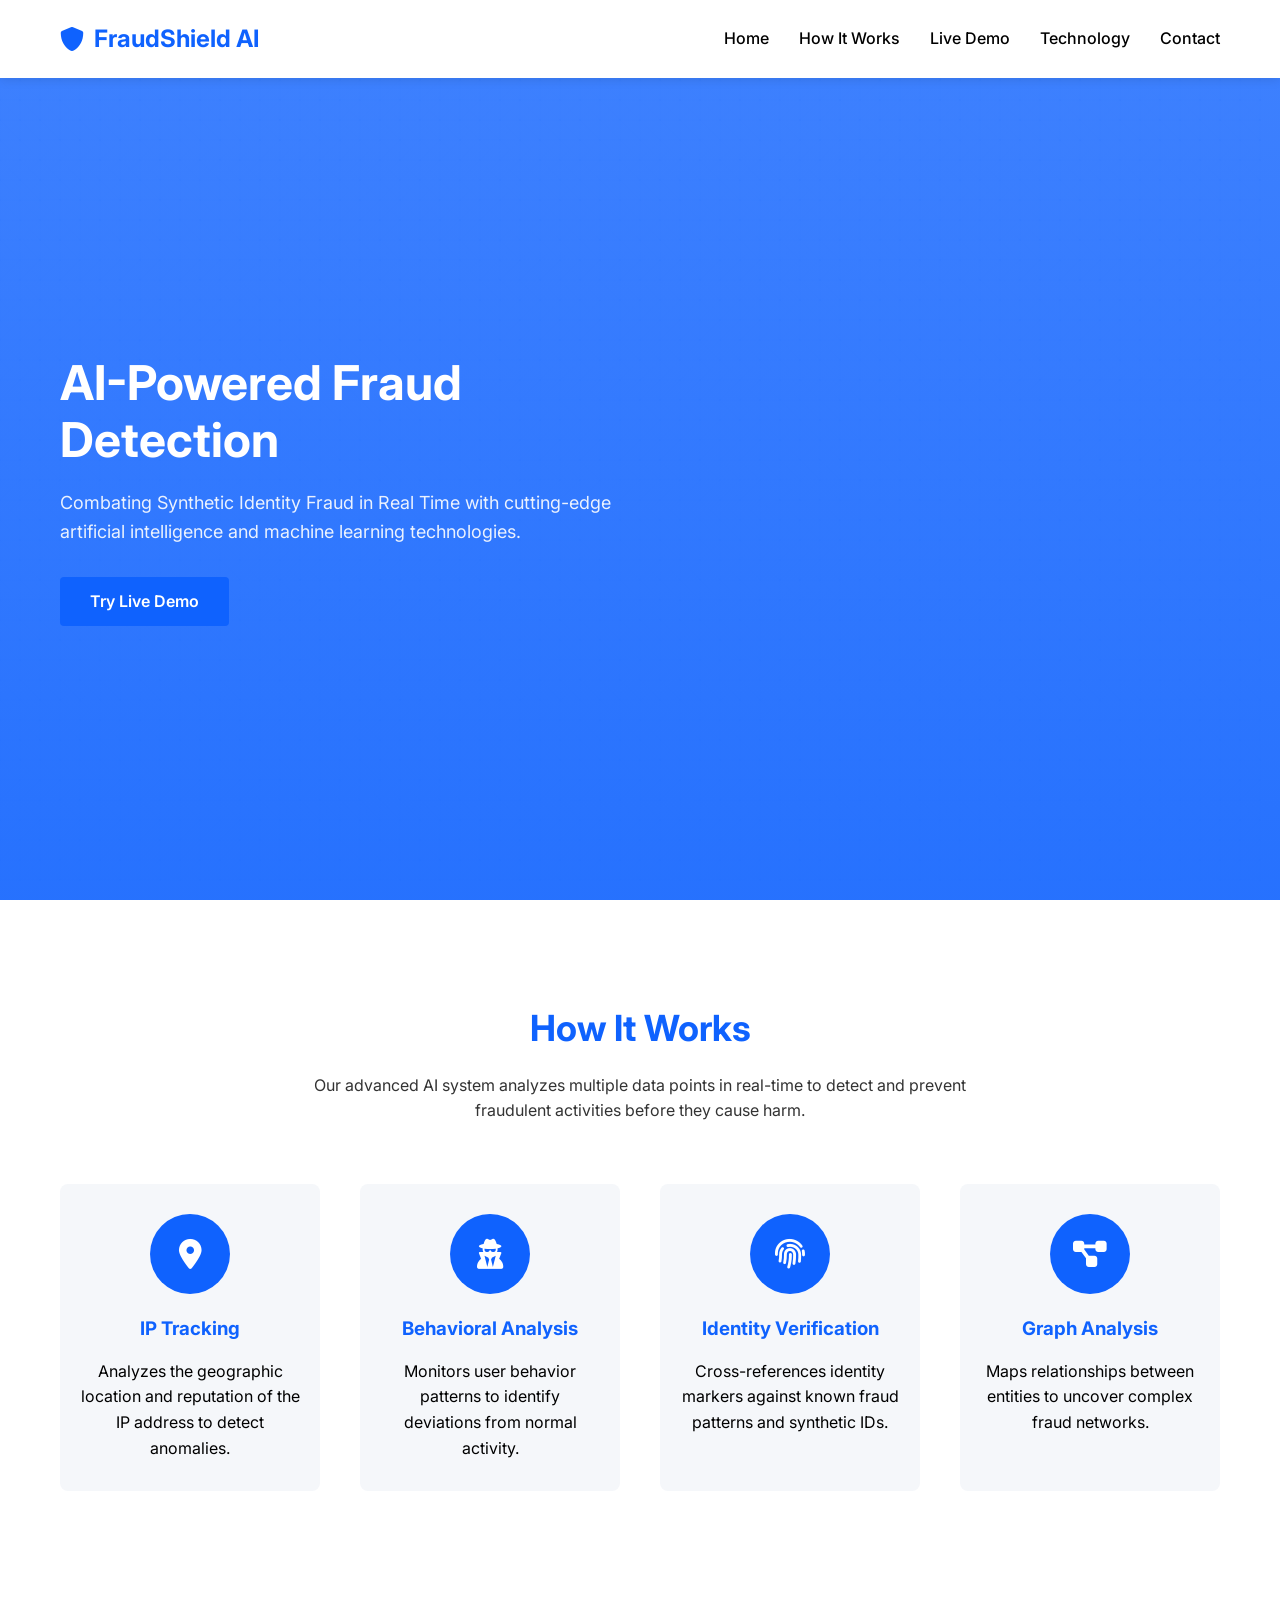
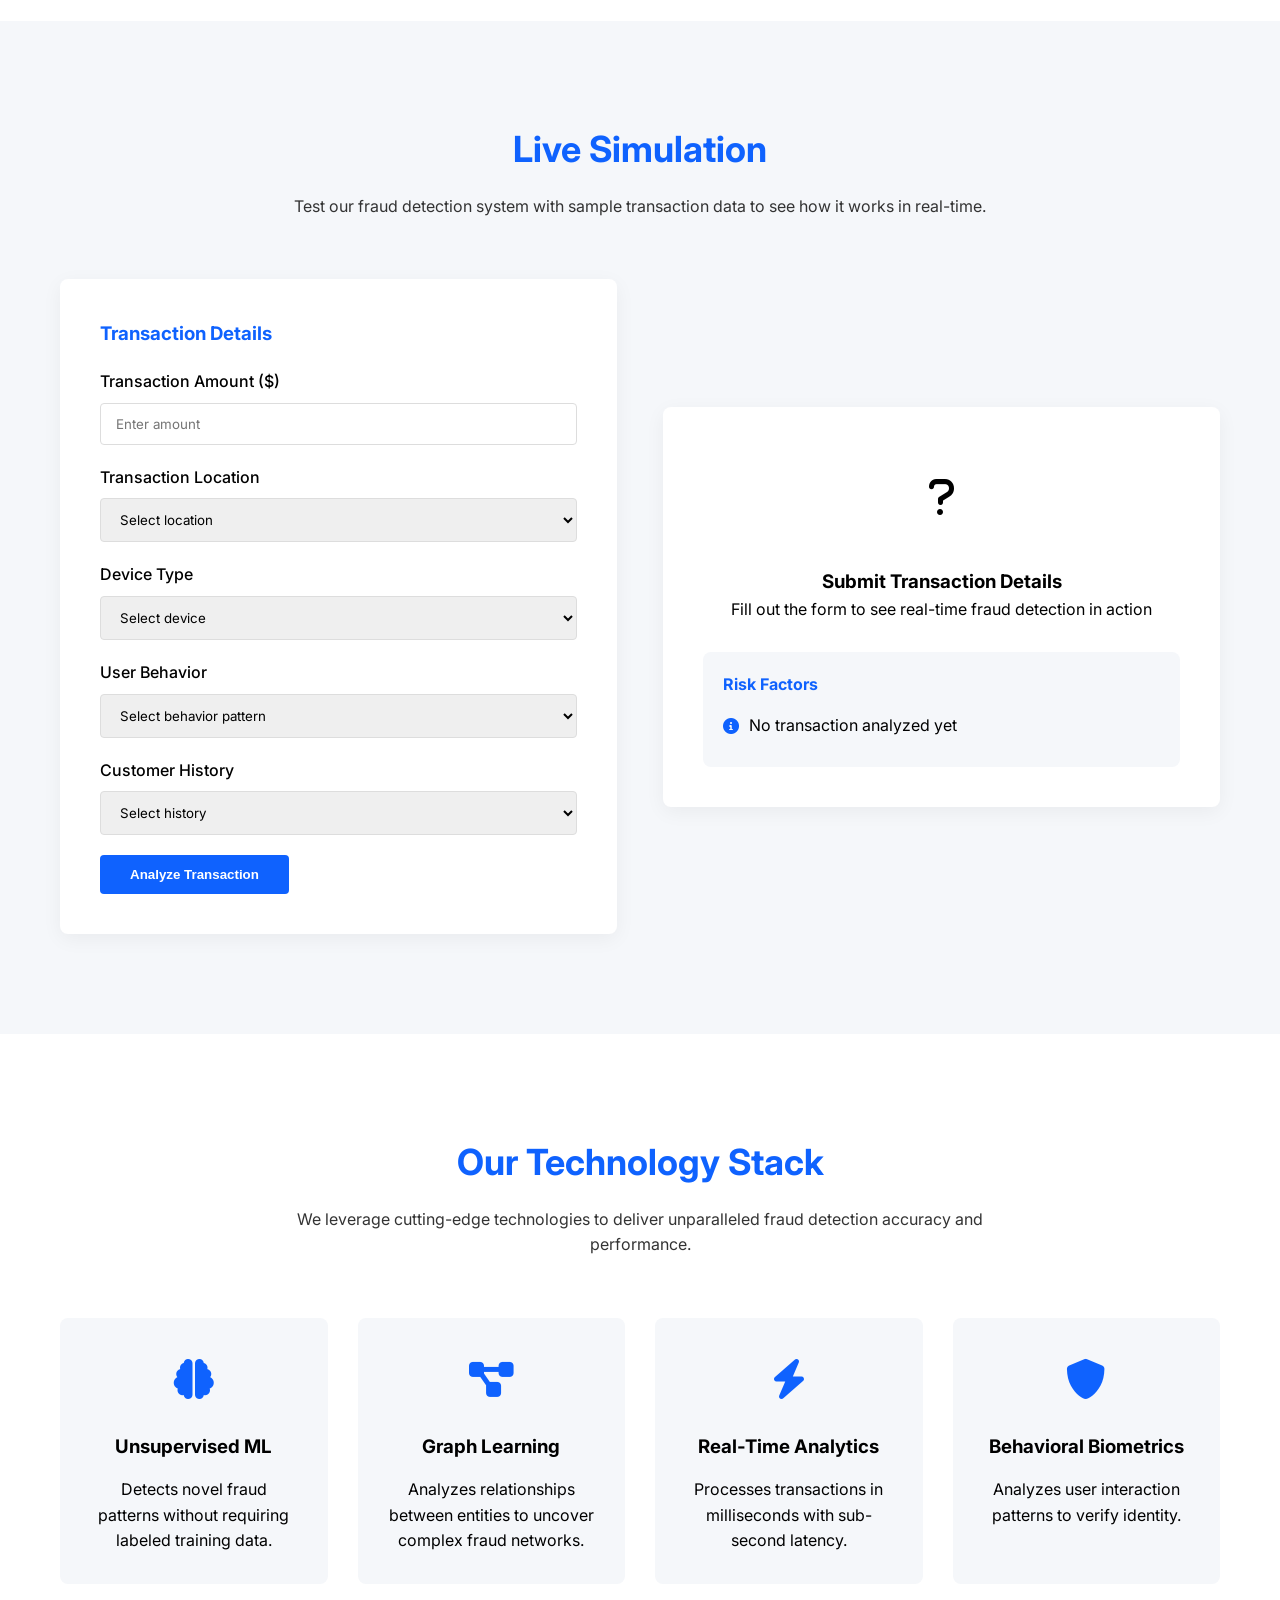
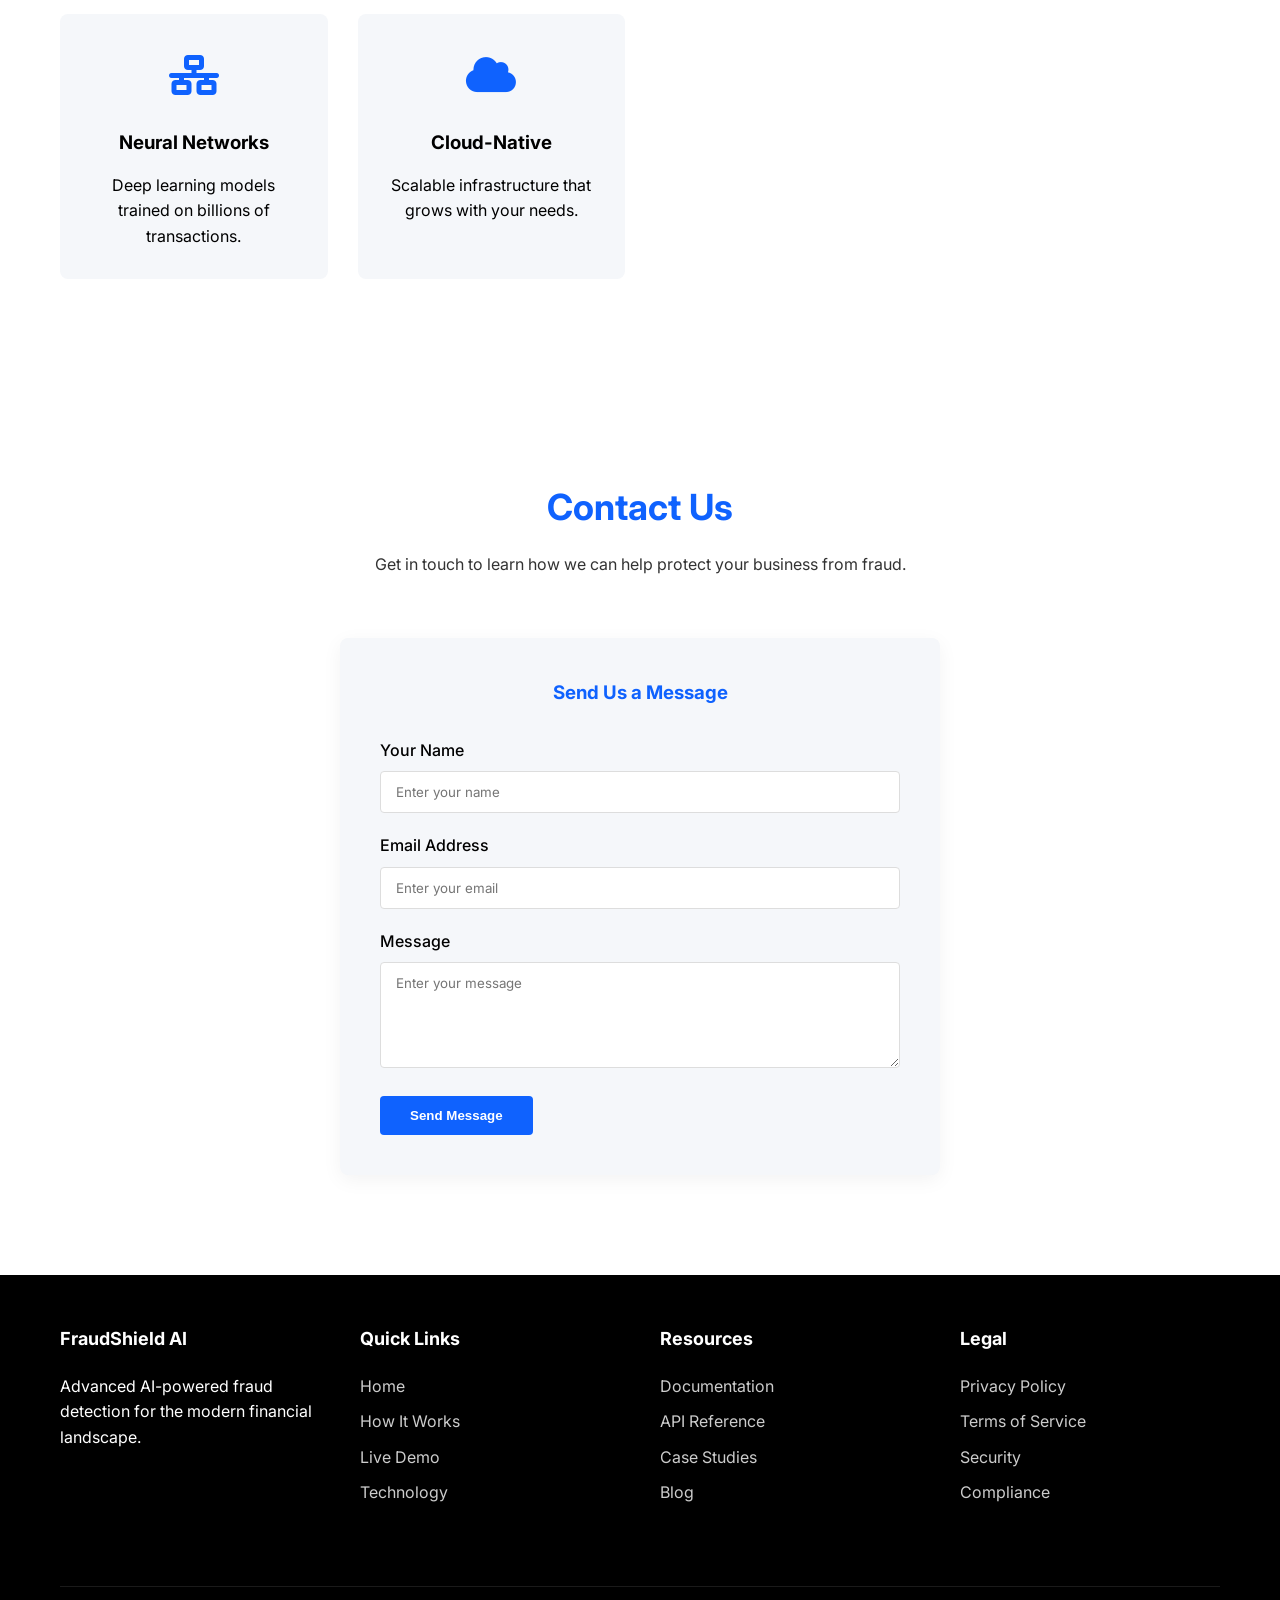
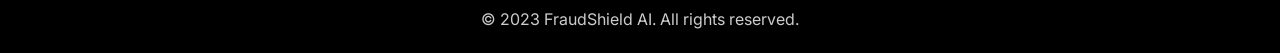
==== commit 4725aa32: "Update index.htm" ====
--- a/index.htm
+++ b/index.htm
@@ -1,4 +1,4 @@
-<html>
+<!DOCTYPE html>
 <html lang="en">
 <head>
     <meta charset="UTF-8">
@@ -92,47 +92,48 @@
             <div class="demo-container">
                 <div class="demo-form fade-in">
                     <h3>Transaction Details</h3>
-                  
-
-  <form id="fraudForm">
-            <div class="form-group"><label>Proposed Credit Limit</label><input type="number" id="proposed_credit_limit" class="form-control" required></div>
-            <div class="form-group"><label>Device OS</label><input type="text" id="device_os" class="form-control" required></div>
-            <div class="form-group"><label>Source</label><input type="text" id="source" class="form-control" required></div>
-            <div class="form-group"><label>Email</label><input type="email" id="email" class="form-control" required></div>
-            <div class="form-group"><label>Phone Number</label><input type="text" id="phone_number" class="form-control" required></div>
-            <div class="form-group"><label>Device ID</label><input type="text" id="device_id" class="form-control" required></div>
-            <div class="form-group"><label>IP Address</label><input type="text" id="ip_address" class="form-control" required></div>
-            <div class="form-group"><label>Session Length (minutes)</label><input type="number" step="0.1" id="session_length_in_minutes" class="form-control" required></div>
-            <div class="form-group"><label>Customer Age</label><input type="number" id="customer_age" class="form-control" required></div>
-            <div class="form-group"><label>Current Address Months</label><input type="number" id="current_address_months_count" class="form-control" required></div>
-            <div class="form-group"><label>Income</label><input type="number" id="income" class="form-control" required></div>
-            <div class="form-group"><label>Name-Email Similarity</label><input type="number" step="0.01" id="name_email_similarity" class="form-control" required></div>
-            <div class="form-group"><label>Previous Address Months</label><input type="number" id="prev_address_months_count" class="form-control" required></div>
-            <div class="form-group"><label>Days Since Request</label><input type="number" id="days_since_request" class="form-control" required></div>
-            <div class="form-group"><label>Intended Balcon Amount</label><input type="number" id="intended_balcon_amount" class="form-control" required></div>
-            <div class="form-group"><label>Velocity (6h)</label><input type="number" id="velocity_6h" class="form-control" required></div>
-            <div class="form-group"><label>Velocity (24h)</label><input type="number" id="velocity_24h" class="form-control" required></div>
-            <div class="form-group"><label>Velocity (4w)</label><input type="number" id="velocity_4w" class="form-control" required></div>
-            <div class="form-group"><label>ZIP Count (4w)</label><input type="number" id="zip_count_4w" class="form-control" required></div>
-            <div class="form-group"><label>Bank Branch Count (8w)</label><input type="number" id="bank_branch_count_8w" class="form-control" required></div>
-            <div class="form-group"><label>DOB Distinct Emails (4w)</label><input type="number" id="date_of_birth_distinct_emails_4w" class="form-control" required></div>
-            <div class="form-group"><label>Credit Risk Score</label><input type="number" id="credit_risk_score" class="form-control" required></div>
-            <div class="form-group"><label>Email is Free</label><select id="email_is_free" class="form-control"><option value="1">Yes</option><option value="0">No</option></select></div>
-            <div class="form-group"><label>Phone Home Valid</label><select id="phone_home_valid" class="form-control"><option value="1">Yes</option><option value="0">No</option></select></div>
-            <div class="form-group"><label>Phone Mobile Valid</label><select id="phone_mobile_valid" class="form-control"><option value="1">Yes</option><option value="0">No</option></select></div>
-            <div class="form-group"><label>Bank Months Count</label><input type="number" id="bank_months_count" class="form-control" required></div>
-            <div class="form-group"><label>Has Other Cards</label><select id="has_other_cards" class="form-control"><option value="1">Yes</option><option value="0">No</option></select></div>
-            <div class="form-group"><label>Foreign Request</label><select id="foreign_request" class="form-control"><option value="1">Yes</option><option value="0">No</option></select></div>
-            <div class="form-group"><label>Keep Alive Session</label><select id="keep_alive_session" class="form-control"><option value="1">Yes</option><option value="0">No</option></select></div>
-            <div class="form-group"><label>Device Distinct Emails (8w)</label><input type="number" id="device_distinct_emails_8w" class="form-control" required></div>
-            <div class="form-group"><label>Device Fraud Count</label><input type="number" id="device_fraud_count" class="form-control" required></div>
-            <div class="form-group"><label>Month</label><input type="number" id="month" class="form-control" required></div>
-            <div class="form-group"><label>Number of Connections</label><input type="number" id="num_connections" class="form-control" required></div>
-            <div class="form-group"><label>Shared Identifiers</label><input type="number" id="num_shared_identifiers" class="form-control" required></div>
-            <div class="form-group"><label>Fraud Neighbors</label><input type="number" id="fraud_neighbors" class="form-control" required></div>
-            <div class="form-group"><label>Fraud Ratio Neighbors</label><input type="number" step="0.01" id="fraud_ratio_neighbors" class="form-control" required></div>
-            <div class="form-group"><label>Component Size</label><input type="number" id="component_size" class="form-control" required></div>
-          
+                    <form id="fraudForm">
+                        <div class="form-group">
+                            <label for="amount">Transaction Amount ($)</label>
+                            <input type="number" id="amount" class="form-control" placeholder="Enter amount" min="1" required>
+                        </div>
+                        <div class="form-group">
+                            <label for="location">Transaction Location</label>
+                            <select id="location" class="form-control" required>
+                                <option value="">Select location</option>
+                                <option value="local">Same as billing address</option>
+                                <option value="same-country">Same country</option>
+                                <option value="foreign">Foreign country</option>
+                                <option value="high-risk">High-risk country</option>
+                            </select>
+                        </div>
+                        <div class="form-group">
+                            <label for="device">Device Type</label>
+                            <select id="device" class="form-control" required>
+                                <option value="">Select device</option>
+                                <option value="known">Known device</option>
+                                <option value="new">New device</option>
+                                <option value="emulator">Emulator/VPN detected</option>
+                            </select>
+                        </div>
+                        <div class="form-group">
+                            <label for="behavior">User Behavior</label>
+                            <select id="behavior" class="form-control" required>
+                                <option value="">Select behavior pattern</option>
+                                <option value="normal">Normal behavior</option>
+                                <option value="rushed">Rushed transaction</option>
+                                <option value="atypical">Atypical behavior</option>
+                            </select>
+                        </div>
+                        <div class="form-group">
+                            <label for="history">Customer History</label>
+                            <select id="history" class="form-control" required>
+                                <option value="">Select history</option>
+                                <option value="established">Established customer</option>
+                                <option value="new">New customer</option>
+                                <option value="suspicious">Previous suspicious activity</option>
+                            </select>
+                        </div>
                         <button type="submit" class="btn btn-primary">Analyze Transaction</button>
                     </form>
                 </div>
@@ -274,7 +275,7 @@
                 </div>
             </div>
             <div class="copyright">
-                <p>&copy; 2025 FraudShield AI. All rights reserved.</p>
+                <p>&copy; 2023 FraudShield AI. All rights reserved.</p>
             </div>
         </div>
     </footer>
@@ -282,6 +283,3 @@
     <script src="app.js"></script>
 </body>
 </html>
-    <script src="app.js"></script>
-</body>
-</html>
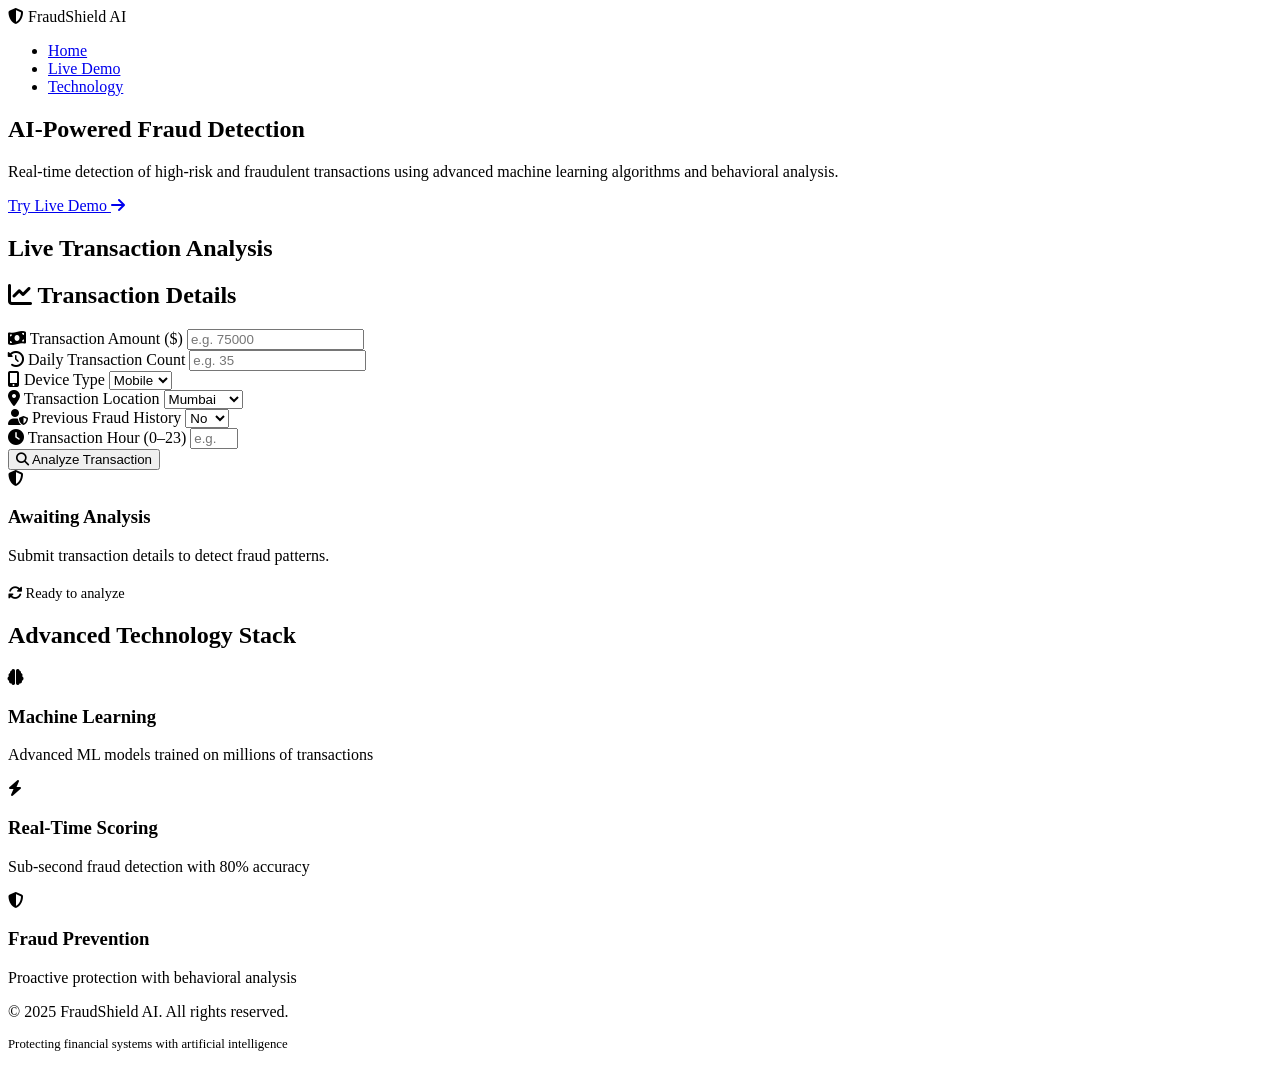
==== commit e5658336: "Update and rename templates/index.htm to index.htm" ====
--- a/index.htm
+++ b/index.htm
@@ -2,284 +2,136 @@
 <html lang="en">
 <head>
     <meta charset="UTF-8">
+    <title>FraudShield AI – Live Fraud Detection</title>
     <meta name="viewport" content="width=device-width, initial-scale=1.0">
-    <title>AI-Powered Fraud Detection System</title>
-    <link href="https://fonts.googleapis.com/css2?family=Inter:wght@300;400;500;600;700&display=swap" rel="stylesheet">
-    <link rel="stylesheet" href="https://cdnjs.cloudflare.com/ajax/libs/font-awesome/6.0.0-beta3/css/all.min.css">
-    <link rel="stylesheet" href="styles.css">
+    <link href="https://fonts.googleapis.com/css2?family=Inter:wght@300;400;500;600;700&family=JetBrains+Mono:wght@400;500&display=swap" rel="stylesheet">
+    <link rel="stylesheet" href="https://cdnjs.cloudflare.com/ajax/libs/font-awesome/6.5.0/css/all.min.css">
+    <link rel="stylesheet" href="https://cdnjs.cloudflare.com/ajax/libs/animate.css/4.1.1/animate.min.css">
+ <link rel="stylesheet" href="style.css">
+<script src="script.js"></script>
+
 </head>
 <body>
-
-    <header>
-        <div class="container">
-            <nav>
-                <div class="logo">
-                    <i class="fas fa-shield-alt"></i>
-                    <span>FraudShield AI</span>
+<header class="header">
+    <div class="container nav">
+        <div class="logo">
+            <i class="fas fa-shield-alt"></i>
+            <span>FraudShield AI</span>
+        </div>
+        <ul class="nav-links">
+            <li><a href="#home">Home</a></li>
+            <li><a href="#demo">Live Demo</a></li>
+            <li><a href="#tech">Technology</a></li>
+        </ul>
+    </div>
+</header>
+<section class="hero" id="home">
+    <div class="container hero-content">
+        <h1>AI-Powered Fraud Detection</h1>
+        <p>Real-time detection of high-risk and fraudulent transactions using advanced machine learning algorithms and behavioral analysis.</p>
+        <a href="#demo" class="btn btn-primary">
+            <span>Try Live Demo</span>
+            <i class="fas fa-arrow-right"></i>
+        </a>
+    </div>
+</section>
+<section class="section demo" id="demo">
+    <div class="container">
+        <h2 class="section-title">Live Transaction Analysis</h2>
+        <div class="demo-container">
+            <div class="demo-form">
+                <h2><i class="fas fa-chart-line"></i> Transaction Details</h2>
+                <div class="form-group">
+                    <label><i class="fas fa-money-bill-wave"></i> Transaction Amount ($)</label>
+                    <input type="number" id="amount" placeholder="e.g. 75000" min="0" step="100" required>
                 </div>
-                <ul class="nav-links">
-                    <li><a href="#home">Home</a></li>
-                    <li><a href="#how-it-works">How It Works</a></li>
-                    <li><a href="#demo">Live Demo</a></li>
-                    <li><a href="#tech">Technology</a></li>
-                    <li><a href="#contact">Contact</a></li>
-                </ul>
-                <div class="mobile-menu">
-                    <i class="fas fa-bars"></i>
+               
+                <div class="form-group">
+                    <label><i class="fas fa-history"></i> Daily Transaction Count</label>
+                    <input type="number" id="daily_tx" placeholder="e.g. 35" min="0" required>
                 </div>
-            </nav>
-        </div>
-    </header>
-
-    <section class="hero" id="home">
-        <div class="cyber-grid" id="cyberCanvas"></div>
-        <div class="container">
-            <div class="hero-content fade-in">
-                <h1>AI-Powered Fraud Detection</h1>
-                <p>Combating Synthetic Identity Fraud in Real Time with cutting-edge artificial intelligence and machine learning technologies.</p>
-                <a href="#demo" class="btn btn-primary">Try Live Demo</a>
+                <div class="form-group">
+                    <label><i class="fas fa-mobile-alt"></i> Device Type</label>
+                    <select id="device">
+                        <option value="Mobile">Mobile</option>
+                        <option value="Laptop">Laptop</option>
+                        <option value="Tablet">Tablet</option>
+                    </select>
+                </div>
+                <div class="form-group">
+                    <label><i class="fas fa-map-marker-alt"></i> Transaction Location</label>
+                    <select id="location">
+                        <option value="Mumbai">Mumbai</option>
+                        <option value="London">London</option>
+                        <option value="New York">New York</option>
+                        <option value="Tokyo">Tokyo</option>
+                        <option value="Sydney">Sydney</option>
+                    </select>
+                </div>
+                <div class="form-group">
+                    <label><i class="fas fa-user-shield"></i> Previous Fraud History</label>
+                    <select id="prev_fraud">
+                        <option value="0">No</option>
+                        <option value="1">Yes</option>
+                    </select>
+                </div>
+                <div class="form-group">
+                    <label><i class="fas fa-clock"></i> Transaction Hour (0–23)</label>
+                    <input type="number" id="hour" placeholder="e.g. 2" min="0" max="23" required>
+                </div>
+                <button class="btn btn-primary" onclick="checkFraud()">
+                    <i class="fas fa-search"></i>
+                    <span>Analyze Transaction</span>
+                </button>
             </div>
-        </div>
-    </section>
-
-  
-    <section class="section" id="how-it-works">
-        <div class="container">
-            <div class="section-title fade-in">
-                <h2>How It Works</h2>
-                <p>Our advanced AI system analyzes multiple data points in real-time to detect and prevent fraudulent activities before they cause harm.</p>
-            </div>
-            <div class="steps">
-                <div class="step fade-in">
-                    <div class="step-icon">
-                        <i class="fas fa-map-marker-alt"></i>
-                    </div>
-                    <h3>IP Tracking</h3>
-                    <p>Analyzes the geographic location and reputation of the IP address to detect anomalies.</p>
-                </div>
-                <div class="step fade-in">
-                    <div class="step-icon">
-                        <i class="fas fa-user-secret"></i>
-                    </div>
-                    <h3>Behavioral Analysis</h3>
-                    <p>Monitors user behavior patterns to identify deviations from normal activity.</p>
-                </div>
-                <div class="step fade-in">
-                    <div class="step-icon">
-                        <i class="fas fa-fingerprint"></i>
-                    </div>
-                    <h3>Identity Verification</h3>
-                    <p>Cross-references identity markers against known fraud patterns and synthetic IDs.</p>
-                </div>
-                <div class="step fade-in">
-                    <div class="step-icon">
-                        <i class="fas fa-project-diagram"></i>
-                    </div>
-                    <h3>Graph Analysis</h3>
-                    <p>Maps relationships between entities to uncover complex fraud networks.</p>
-                </div>
-            </div>
-        </div>
-    </section>
-
-    
-    <section class="section demo" id="demo">
-        <div class="container">
-            <div class="section-title fade-in">
-                <h2>Live Simulation</h2>
-                <p>Test our fraud detection system with sample transaction data to see how it works in real-time.</p>
-            </div>
-            <div class="demo-container">
-                <div class="demo-form fade-in">
-                    <h3>Transaction Details</h3>
-                    <form id="fraudForm">
-                        <div class="form-group">
-                            <label for="amount">Transaction Amount ($)</label>
-                            <input type="number" id="amount" class="form-control" placeholder="Enter amount" min="1" required>
+            <div class="demo-result">
+                <div id="result">
+                    <div class="result-status">
+                        <div class="status-icon">
+                            <i class="fas fa-shield-alt"></i>
                         </div>
-                        <div class="form-group">
-                            <label for="location">Transaction Location</label>
-                            <select id="location" class="form-control" required>
-                                <option value="">Select location</option>
-                                <option value="local">Same as billing address</option>
-                                <option value="same-country">Same country</option>
-                                <option value="foreign">Foreign country</option>
-                                <option value="high-risk">High-risk country</option>
-                            </select>
-                        </div>
-                        <div class="form-group">
-                            <label for="device">Device Type</label>
-                            <select id="device" class="form-control" required>
-                                <option value="">Select device</option>
-                                <option value="known">Known device</option>
-                                <option value="new">New device</option>
-                                <option value="emulator">Emulator/VPN detected</option>
-                            </select>
-                        </div>
-                        <div class="form-group">
-                            <label for="behavior">User Behavior</label>
-                            <select id="behavior" class="form-control" required>
-                                <option value="">Select behavior pattern</option>
-                                <option value="normal">Normal behavior</option>
-                                <option value="rushed">Rushed transaction</option>
-                                <option value="atypical">Atypical behavior</option>
-                            </select>
-                        </div>
-                        <div class="form-group">
-                            <label for="history">Customer History</label>
-                            <select id="history" class="form-control" required>
-                                <option value="">Select history</option>
-                                <option value="established">Established customer</option>
-                                <option value="new">New customer</option>
-                                <option value="suspicious">Previous suspicious activity</option>
-                            </select>
-                        </div>
-                        <button type="submit" class="btn btn-primary">Analyze Transaction</button>
-                    </form>
-                </div>
-                <div class="demo-result fade-in">
-                    <div class="result-status">
-                        <div class="status-icon" id="statusIcon">
-                            <i class="fas fa-question"></i>
-                        </div>
-                        <h3 id="statusText">Submit Transaction Details</h3>
-                        <p id="statusDescription">Fill out the form to see real-time fraud detection in action</p>
-                    </div>
-                    <div class="result-details">
-                        <h4>Risk Factors</h4>
-                        <ul class="risk-factors" id="riskFactors">
-                            <li><i class="fas fa-info-circle"></i> No transaction analyzed yet</li>
-                        </ul>
+                        <h3>Awaiting Analysis</h3>
+                        <p>Submit transaction details to detect fraud patterns.</p>
+                        <p class="loading-text" style="margin-top: 20px; color: var(--gray); font-size: 0.9rem;">
+                            <i class="fas fa-sync-alt fa-spin"></i> Ready to analyze
+                        </p>
                     </div>
                 </div>
             </div>
+
         </div>
-    </section>
-
-
-    <section class="section" id="tech">
-        <div class="container">
-            <div class="section-title fade-in">
-                <h2>Our Technology Stack</h2>
-                <p>We leverage cutting-edge technologies to deliver unparalleled fraud detection accuracy and performance.</p>
+    </div>
+</section>
+<section class="section" id="tech">
+    <div class="container">
+        <h2 class="section-title">Advanced Technology Stack</h2>
+        <div class="tech-grid">
+            <div class="tech-card">
+                <i class="fas fa-brain"></i>
+                <h3>Machine Learning</h3>
+                <p>Advanced ML models trained on millions of transactions</p>
             </div>
-            <div class="tech-grid">
-                <div class="tech-card fade-in">
-                    <div class="tech-icon">
-                        <i class="fas fa-brain"></i>
-                    </div>
-                    <h3>Unsupervised ML</h3>
-                    <p>Detects novel fraud patterns without requiring labeled training data.</p>
-                </div>
-                <div class="tech-card fade-in">
-                    <div class="tech-icon">
-                        <i class="fas fa-project-diagram"></i>
-                    </div>
-                    <h3>Graph Learning</h3>
-                    <p>Analyzes relationships between entities to uncover complex fraud networks.</p>
-                </div>
-                <div class="tech-card fade-in">
-                    <div class="tech-icon">
-                        <i class="fas fa-bolt"></i>
-                    </div>
-                    <h3>Real-Time Analytics</h3>
-                    <p>Processes transactions in milliseconds with sub-second latency.</p>
-                </div>
-                <div class="tech-card fade-in">
-                    <div class="tech-icon">
-                        <i class="fas fa-shield-alt"></i>
-                    </div>
-                    <h3>Behavioral Biometrics</h3>
-                    <p>Analyzes user interaction patterns to verify identity.</p>
-                </div>
-                <div class="tech-card fade-in">
-                    <div class="tech-icon">
-                        <i class="fas fa-network-wired"></i>
-                    </div>
-                    <h3>Neural Networks</h3>
-                    <p>Deep learning models trained on billions of transactions.</p>
-                </div>
-                <div class="tech-card fade-in">
-                    <div class="tech-icon">
-                        <i class="fas fa-cloud"></i>
-                    </div>
-                    <h3>Cloud-Native</h3>
-                    <p>Scalable infrastructure that grows with your needs.</p>
-                </div>
+            <div class="tech-card">
+                <i class="fas fa-bolt"></i>
+                <h3>Real-Time Scoring</h3>
+                <p>Sub-second fraud detection with 80% accuracy</p>
+            </div>
+            <div class="tech-card">
+                <i class="fas fa-shield-alt"></i>
+                <h3>Fraud Prevention</h3>
+                <p>Proactive protection with behavioral analysis</p>
             </div>
         </div>
-    </section>
-
-
-    <section class="section" id="contact">
-        <div class="container">
-            <div class="section-title fade-in">
-                <h2>Contact Us</h2>
-                <p>Get in touch to learn how we can help protect your business from fraud.</p>
-            </div>
-            <div class="contact-form fade-in">
-                <h3>Send Us a Message</h3>
-                <form id="contactForm">
-                    <div class="form-group">
-                        <label for="name">Your Name</label>
-                        <input type="text" id="name" class="form-control" placeholder="Enter your name" required>
-                    </div>
-                    <div class="form-group">
-                        <label for="email">Email Address</label>
-                        <input type="email" id="email" class="form-control" placeholder="Enter your email" required>
-                    </div>
-                    <div class="form-group">
-                        <label for="message">Message</label>
-                        <textarea id="message" class="form-control" rows="5" placeholder="Enter your message" required></textarea>
-                    </div>
-                    <button type="submit" class="btn btn-primary">Send Message</button>
-                </form>
-            </div>
-        </div>
-    </section>
-
-
-    <footer>
-        <div class="container">
-            <div class="footer-content">
-                <div class="footer-col">
-                    <h3>FraudShield AI</h3>
-                    <p>Advanced AI-powered fraud detection for the modern financial landscape.</p>
-                </div>
-                <div class="footer-col">
-                    <h3>Quick Links</h3>
-                    <ul>
-                        <li><a href="#home">Home</a></li>
-                        <li><a href="#how-it-works">How It Works</a></li>
-                        <li><a href="#demo">Live Demo</a></li>
-                        <li><a href="#tech">Technology</a></li>
-                    </ul>
-                </div>
-                <div class="footer-col">
-                    <h3>Resources</h3>
-                    <ul>
-                        <li><a href="#">Documentation</a></li>
-                        <li><a href="#">API Reference</a></li>
-                        <li><a href="#">Case Studies</a></li>
-                        <li><a href="#">Blog</a></li>
-                    </ul>
-                </div>
-                <div class="footer-col">
-                    <h3>Legal</h3>
-                    <ul>
-                        <li><a href="#">Privacy Policy</a></li>
-                        <li><a href="#">Terms of Service</a></li>
-                        <li><a href="#">Security</a></li>
-                        <li><a href="#">Compliance</a></li>
-                    </ul>
-                </div>
-            </div>
-            <div class="copyright">
-                <p>&copy; 2023 FraudShield AI. All rights reserved.</p>
-            </div>
-        </div>
-    </footer>
-
-    <script src="app.js"></script>
+    </div>
+</section>
+<footer class="footer">
+    <div class="container">
+        <p>© 2025 FraudShield AI. All rights reserved.</p>
+        <p style="margin-top: 10px; font-size: 0.8rem; color: var(--gray);">
+            Protecting financial systems with artificial intelligence
+        </p>
+    </div>
+</footer>
 </body>
 </html>
+
